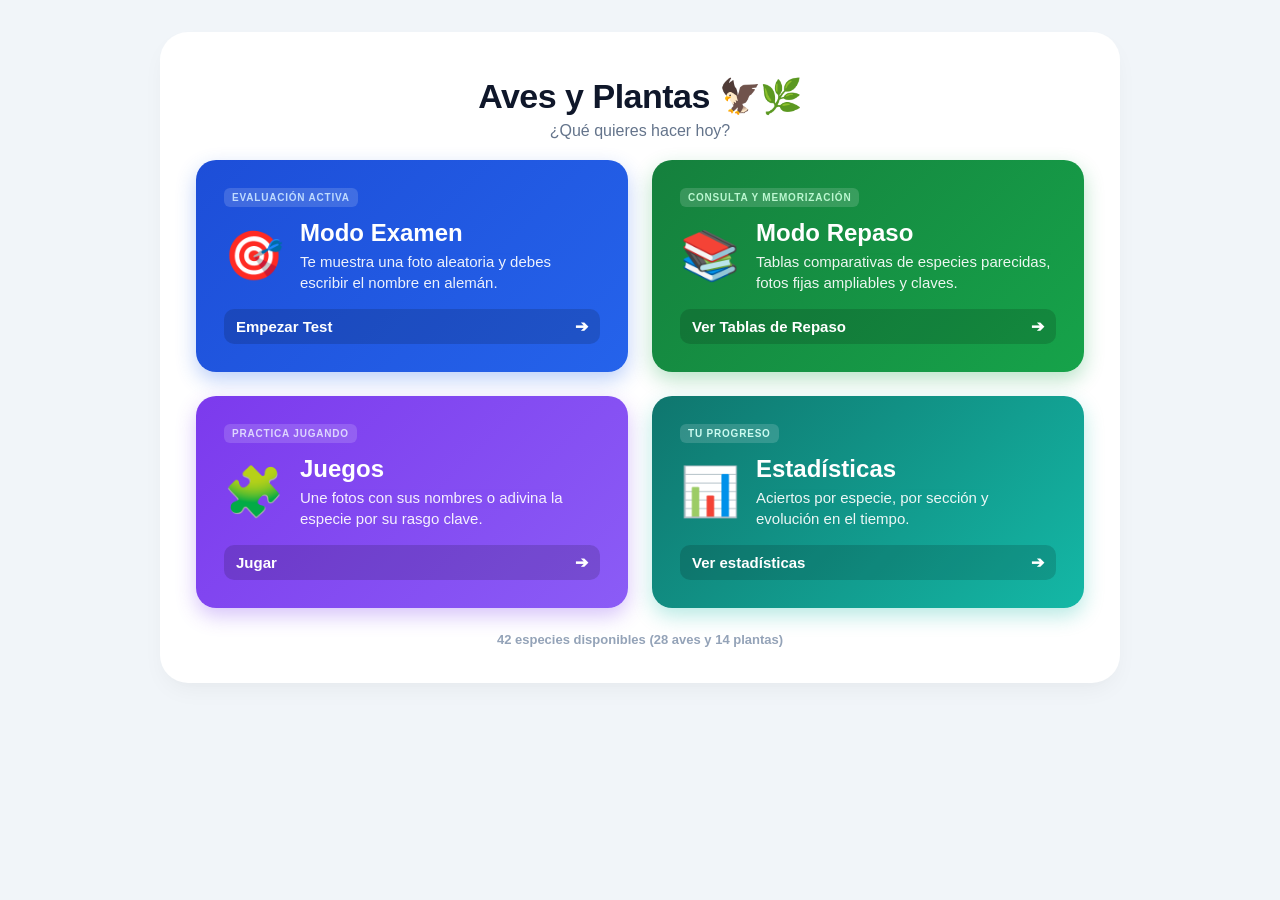
==== index.html @ 729906ec "Añade estadísticas: resumen, gráficas por día, modo, sección y especie, con filtro por modo" ====
<!DOCTYPE html>
<html lang="es">
<head>
  <meta charset="UTF-8">
  <meta name="viewport" content="width=device-width, initial-scale=1.0, maximum-scale=1.0, user-scalable=no">
  <meta name="referrer" content="no-referrer">
  <meta name="apple-mobile-web-app-capable" content="yes">
  <meta name="apple-mobile-web-app-status-bar-style" content="default">
  <meta name="apple-mobile-web-app-title" content="Aves y Plantas">
  <title>Aves y Plantas en Alemán</title>
  <link rel="stylesheet" href="styles.css?v=2">
  <link rel="stylesheet" href="desktop.css?v=2">
</head>
<body>
  <div class="card">
    
    <!-- PANTALLA 1: MENÚ PRINCIPAL -->
    <div id="screenMenu">
      <div class="menu-header">
        <h1>Aves y Plantas 🦅🌿</h1>
        <p>¿Qué quieres hacer hoy?</p>
      </div>

      <div class="menu-options">
        
        <!-- TARJETA 1: MODO TEST (AZUL VIBRANTE) -->
        <div class="mode-card card-quiz" onclick="goToMode('quiz')">
          <div class="card-top-tag">EVALUACIÓN ACTIVA</div>
          <div class="card-main-content">
            <div class="card-huge-icon">🎯</div>
            <div class="card-headings">
              <h2>Modo Examen</h2>
              <p>Te muestra una foto aleatoria y debes escribir el nombre en alemán.</p>
            </div>
          </div>
          <div class="card-action-bar">
            <span>Empezar Test</span>
            <span class="action-arrow">➔</span>
          </div>
        </div>

        <!-- TARJETA 2: MODO ESTUDIO (VERDE ESMERALDA) -->
        <div class="mode-card card-study" onclick="goToMode('study')">
          <div class="card-top-tag">CONSULTA Y MEMORIZACIÓN</div>
          <div class="card-main-content">
            <div class="card-huge-icon">📚</div>
            <div class="card-headings">
              <h2>Modo Repaso</h2>
              <p>Tablas comparativas de especies parecidas, fotos fijas ampliables y claves.</p>
            </div>
          </div>
          <div class="card-action-bar">
            <span>Ver Tablas de Repaso</span>
            <span class="action-arrow">➔</span>
          </div>
        </div>

        <!-- TARJETA 3: JUEGOS -->
        <div class="mode-card card-game" onclick="goToMode('games')">
          <div class="card-top-tag">PRACTICA JUGANDO</div>
          <div class="card-main-content">
            <div class="card-huge-icon">🧩</div>
            <div class="card-headings">
              <h2>Juegos</h2>
              <p>Une fotos con sus nombres o adivina la especie por su rasgo clave.</p>
            </div>
          </div>
          <div class="card-action-bar">
            <span>Jugar</span>
            <span class="action-arrow">➔</span>
          </div>
        </div>

        <!-- TARJETA 4: ESTADÍSTICAS -->
        <div class="mode-card card-stats" onclick="goToMode('stats')">
          <div class="card-top-tag">TU PROGRESO</div>
          <div class="card-main-content">
            <div class="card-huge-icon">📊</div>
            <div class="card-headings">
              <h2>Estadísticas</h2>
              <p>Aciertos por especie, por sección y evolución en el tiempo.</p>
            </div>
          </div>
          <div class="card-action-bar">
            <span>Ver estadísticas</span>
            <span class="action-arrow">➔</span>
          </div>
        </div>

      </div>
      
      <div class="menu-badge-footer">
        <span id="menuCount"></span>
      </div>
    </div>

    <!-- PANTALLA 2: MODO TEST -->
    <div id="screenQuiz" style="display: none;">
      <div class="nav-header">
        <button class="btn-back" onclick="goToMode('menu')">← Menú</button>
        <span id="sessionProgress" class="session-stat"></span>
        <span id="scoreDisplay" class="session-stat">✅ 0 &nbsp; ❌ 0</span>
      </div>

      <div class="progress-bar-bg">
        <div id="progressBar" class="progress-bar-fill"></div>
      </div>

      <div class="quiz-filter" id="quizFilter">
        <button class="active" data-filter="all" onclick="setQuizFilter('all')">Todas</button>
        <button data-filter="bird" onclick="setQuizFilter('bird')">🦅 Aves</button>
        <button data-filter="plant" onclick="setQuizFilter('plant')">🌿 Árboles y arbustos</button>
      </div>

      <div id="quizScreen">
        <div style="text-align: center;"><div id="modeBadge" class="type-pill">Cargando...</div></div>
        
        <div class="img-box">
          <img id="photo" class="quiz-img" src="" alt="Cargando foto..." onclick="zoomQuizPhoto()" style="cursor: zoom-in;">
        </div>
        <div id="counter" class="photo-counter"></div>

        <div class="input-container">
          <input type="text" id="answer" class="input-text" placeholder="Escribe el nombre en alemán..." autocomplete="off" autocorrect="off" autocapitalize="none">
          <button id="btnCheck" class="btn-primary" onclick="checkAnswer()">OK</button>
        </div>

        <div id="pistaBox" class="hint-box" style="display: none;"></div>
        <div id="feedback"></div>
        <div id="hint" class="hint-box"></div>

        <div class="btn-action-row">
          <button id="btnHint" class="btn-secondary" onclick="showHint()">💡 Pista</button>
          <button id="btnMorePhoto" class="btn-secondary" onclick="showNextPhotoOfSameSpecies()">🔄 Otra foto</button>
          <button id="btnNextSpecies" class="btn-primary" onclick="nextQuestion()">Siguiente →</button>
        </div>
      </div>

      <div id="summaryScreen" style="display: none; text-align: center; padding: 20px 0;">
        <h2 id="summaryTitle" style="font-size: 22px; margin-bottom: 8px;">🎉 ¡Sesión completada!</h2>
        <p id="summaryStats" style="font-size: 15px; color: #475569; margin: 16px 0; line-height: 1.5;"></p>
        <div style="display: flex; flex-direction: column; gap: 10px; margin-top: 24px;">
          <button id="btnReviewMistakes" class="btn-primary" style="background: #d97706;" onclick="startMistakesSession()">🔁 Repasar solo falladas</button>
          <button id="btnNewRound" class="btn-primary" onclick="startFullSession()">🔄 Nueva ronda</button>
          <button class="btn-secondary" onclick="resetProgress()">🗑 Borrar historial guardado</button>
          <button class="btn-secondary" onclick="goToMode('menu')">← Volver al Menú</button>
        </div>
      </div>
    </div>

    <!-- PANTALLA 3: MODO ESTUDIO -->
    <div id="screenStudy" style="display: none;">
      <div class="nav-header">
        <button class="btn-back" onclick="goToMode('menu')">← Menú</button>
        <strong style="color:#0f172a; font-size:15px;">📚 Repaso Comparativo</strong>
        <span style="width: 60px;"></span>
      </div>
      <p style="font-size: 13px; color: #64748b; margin: 4px 0 16px 0; line-height: 1.4;">
        Toca cualquier foto para <strong>ampliarla a pantalla completa</strong> y estudiar el rasgo morfológico clave.
      </p>
      <div id="studyChooser">
        <button class="study-choice choice-bird" onclick="renderStudySection('bird')">
          <span class="choice-icon">🦅</span>
          <span class="choice-text">
            <strong>Aves</strong>
            <small id="choiceBirdCount"></small>
          </span>
          <span class="choice-arrow">➔</span>
        </button>
        <button class="study-choice choice-plant" onclick="renderStudySection('plant')">
          <span class="choice-icon">🌿</span>
          <span class="choice-text">
            <strong>Árboles y arbustos</strong>
            <small id="choicePlantCount"></small>
          </span>
          <span class="choice-arrow">➔</span>
        </button>
      </div>
      <div id="studyContent" style="display: none;"></div>
    </div>

    <!-- PANTALLA 5: ESTADÍSTICAS -->
    <div id="screenStats" style="display: none;">
      <div class="nav-header">
        <button class="btn-back" onclick="goToMode('menu')">← Menú</button>
        <strong style="color:#0f172a; font-size:15px;">📊 Estadísticas</strong>
        <span style="width: 60px;"></span>
      </div>
      <div id="statsContent"></div>
    </div>

    <!-- PANTALLA 4: JUEGOS -->
    <div id="screenGames" style="display: none;">
      <div class="nav-header">
        <button class="btn-back" onclick="goToMode('menu')">← Menú</button>
        <strong style="color:#0f172a; font-size:15px;">🧩 Juegos</strong>
        <span style="width: 60px;"></span>
      </div>
      <div id="gameChooser">
        <button class="study-choice choice-match" onclick="startGame('match')">
          <span class="choice-icon">🧩</span>
          <span class="choice-text">
            <strong>En pareja</strong>
            <small>Empareja 6 fotos con sus nombres</small>
          </span>
          <span class="choice-arrow">➔</span>
        </button>
        <button class="study-choice choice-who" onclick="startGame('who')">
          <span class="choice-icon">❓</span>
          <span class="choice-text">
            <strong>¿Quién es?</strong>
            <small>Adivina la especie por su rasgo clave</small>
          </span>
          <span class="choice-arrow">➔</span>
        </button>
      </div>
      <div id="gameContent" style="display: none;">
        <button class="btn-back study-back" onclick="showGamesChooser()">← Juegos</button>
        <div class="quiz-filter" id="gameFilter">
          <button class="active" data-filter="all" onclick="setGameFilter('all')">Todas</button>
          <button data-filter="bird" onclick="setGameFilter('bird')">🦅 Aves</button>
          <button data-filter="plant" onclick="setGameFilter('plant')">🌿 Árboles y arbustos</button>
        </div>
        <div id="gameArea"></div>
      </div>
    </div>

  </div>

  <!-- Modal Lightbox -->
  <div id="imageModal" class="modal" onclick="closeModal()">
    <div class="modal-close" onclick="closeModal()">&times;</div>
    <img id="modalImg" class="modal-content" src="" alt="Zoom">
    <div id="modalCaption" class="modal-caption"></div>
  </div>

  <script src="data.js?v=2"></script>
  <script src="test.js?v=2"></script>
  <script src="study.js?v=2"></script>
  <script src="games.js?v=2"></script>
  <script src="stats.js?v=2"></script>
  <script>
    // Conteos calculados desde los datos, para que no se queden desactualizados
    const totalSpecies = speciesList.length;
    const totalBirds = speciesList.filter(s => s.type === "bird").length;
    const totalPlants = speciesList.filter(s => s.type === "plant").length;
    document.getElementById("menuCount").textContent = `${totalSpecies} especies disponibles (${totalBirds} aves y ${totalPlants} plantas)`;
    document.getElementById("sessionProgress").textContent = `Especie 1 / ${totalSpecies}`;
    document.getElementById("btnNewRound").textContent = `🔄 Nueva ronda (las ${totalSpecies})`;
    document.getElementById("choiceBirdCount").textContent = `${totalBirds} especies`;
    document.getElementById("choicePlantCount").textContent = `${totalPlants} especies`;

    function goToMode(mode) {
      document.getElementById("screenMenu").style.display = "none";
      document.getElementById("screenQuiz").style.display = "none";
      document.getElementById("screenStudy").style.display = "none";
      document.getElementById("screenGames").style.display = "none";
      document.getElementById("screenStats").style.display = "none";

      if (mode === "quiz") {
        document.getElementById("screenQuiz").style.display = "block";
        if (sessionDeck.length === 0 || deckIndex === -1) {
          startFullSession();
        }
      } else if (mode === "study") {
        document.getElementById("screenStudy").style.display = "block";
        showStudyChooser();
      } else if (mode === "games") {
        document.getElementById("screenGames").style.display = "block";
        showGamesChooser();
      } else if (mode === "stats") {
        document.getElementById("screenStats").style.display = "block";
        renderStats();
      } else {
        document.getElementById("screenMenu").style.display = "block";
      }
    }
  </script>
</body>
</html>
---- styles.css ----
* { box-sizing: border-box; }
body { 
  font-family: -apple-system, BlinkMacSystemFont, "SF Pro Text", "Segoe UI", Roboto, sans-serif; 
  margin: 0; 
  padding: 16px 12px; 
  background: #f1f5f9; 
  color: #1e293b;
  -webkit-tap-highlight-color: transparent; 
}

.card { 
  background: #ffffff; 
  padding: 20px; 
  border-radius: 24px; 
  box-shadow: 0 10px 25px -5px rgba(0, 0, 0, 0.05), 0 8px 10px -6px rgba(0, 0, 0, 0.01); 
  max-width: 600px; 
  margin: 0 auto; 
}

/* =========================================
   MENÚ PRINCIPAL (TARJETAS DE COLOR CLICABLES)
   ========================================= */
.menu-header {
  text-align: center;
  padding: 8px 0 20px 0;
}
.menu-header h1 {
  font-size: 24px;
  font-weight: 800;
  margin: 0 0 6px 0;
  letter-spacing: -0.5px;
  color: #0f172a;
}
.menu-header p {
  font-size: 14px;
  color: #64748b;
  margin: 0;
}

.menu-options {
  display: flex;
  flex-direction: column;
  gap: 16px;
}

/* Base de tarjeta clicable */
.mode-card {
  border-radius: 20px;
  padding: 20px;
  cursor: pointer;
  transition: all 0.2s cubic-bezier(0.4, 0, 0.2, 1);
  display: flex;
  flex-direction: column;
  gap: 12px;
  color: #ffffff;
  position: relative;
  overflow: hidden;
}

.mode-card:hover {
  transform: translateY(-2px);
}

.mode-card:active {
  transform: scale(0.97);
}

/* 1. Tarjeta Test: Azul Profundo */
.mode-card.card-quiz {
  background: linear-gradient(135deg, #1d4ed8 0%, #2563eb 100%);
  box-shadow: 0 8px 20px rgba(37, 99, 235, 0.30);
}
.mode-card.card-quiz .card-top-tag {
  color: #bfdbfe;
  background: rgba(255, 255, 255, 0.15);
}
.mode-card.card-quiz .card-action-bar {
  background: rgba(0, 0, 0, 0.15);
}

/* 2. Tarjeta Estudio: Verde Esmeralda */
.mode-card.card-study {
  background: linear-gradient(135deg, #15803d 0%, #16a34a 100%);
  box-shadow: 0 8px 20px rgba(22, 163, 74, 0.30);
}
.mode-card.card-study .card-top-tag {
  color: #bbf7d0;
  background: rgba(255, 255, 255, 0.15);
}
.mode-card.card-study .card-action-bar {
  background: rgba(0, 0, 0, 0.15);
}

/* Detalles internos de la tarjeta */
.card-top-tag {
  align-self: flex-start;
  font-size: 10px;
  font-weight: 800;
  letter-spacing: 0.8px;
  padding: 4px 8px;
  border-radius: 6px;
}

.card-main-content {
  display: flex;
  align-items: center;
  gap: 16px;
}

.card-huge-icon {
  font-size: 38px;
  line-height: 1;
  flex-shrink: 0;
}

.card-headings h2 {
  font-size: 20px;
  font-weight: 800;
  margin: 0 0 4px 0;
  color: #ffffff;
}

.card-headings p {
  font-size: 13px;
  line-height: 1.4;
  margin: 0;
  opacity: 0.92;
}

.card-action-bar {
  display: flex;
  align-items: center;
  justify-content: space-between;
  font-size: 13px;
  font-weight: 700;
  padding: 8px 12px;
  border-radius: 10px;
  margin-top: 4px;
}

.action-arrow {
  font-size: 16px;
  transition: transform 0.2s;
}

.mode-card:hover .action-arrow {
  transform: translateX(4px);
}

.menu-badge-footer {
  text-align: center;
  font-size: 12px;
  font-weight: 600;
  color: #94a3b8;
  margin-top: 24px;
}

/* =========================================
   BARRA SUPERIOR (HEADER INTERNO)
   ========================================= */
.nav-header {
  display: flex;
  align-items: center;
  justify-content: space-between;
  margin-bottom: 12px;
}

.btn-back {
  background: #f1f5f9;
  border: 1px solid #e2e8f0;
  color: #334155;
  padding: 8px 14px;
  border-radius: 12px;
  font-size: 13px;
  font-weight: 700;
  cursor: pointer;
  transition: all 0.15s;
}
.btn-back:active {
  transform: scale(0.95);
  background: #e2e8f0;
}

.quiz-filter {
  display: flex;
  gap: 6px;
  margin: 0 0 12px 0;
}
.quiz-filter button {
  flex: 1;
  padding: 8px 6px;
  border: 1px solid #e2e8f0;
  border-radius: 12px;
  background: #f8fafc;
  color: #475569;
  font-size: 13px;
  font-weight: 700;
  cursor: pointer;
}
.quiz-filter button.active {
  background: #2563eb;
  border-color: #2563eb;
  color: #ffffff;
}

/* =========================================
   ESTADÍSTICAS
   ========================================= */
.mode-card.card-stats {
  background: linear-gradient(135deg, #0f766e 0%, #14b8a6 100%);
  box-shadow: 0 8px 20px rgba(20, 184, 166, 0.30);
}
.mode-card.card-stats .card-top-tag {
  color: #ccfbf1;
  background: rgba(255, 255, 255, 0.15);
}
.mode-card.card-stats .card-action-bar {
  background: rgba(0, 0, 0, 0.15);
}
.stat-cards {
  display: grid;
  grid-template-columns: repeat(2, 1fr);
  gap: 10px;
  margin-bottom: 14px;
}
.stat-card {
  background: #ffffff;
  border: 1px solid #e2e8f0;
  border-radius: 14px;
  padding: 12px;
  text-align: center;
}
.stat-card strong {
  display: block;
  font-size: 22px;
  color: #0f172a;
}
.stat-card span {
  font-size: 12px;
  font-weight: 700;
  color: #64748b;
}
.stats-section {
  background: #ffffff;
  border: 1px solid #e2e8f0;
  border-radius: 16px;
  padding: 14px;
  margin-bottom: 14px;
}
.stats-section h3 {
  margin: 0 0 10px 0;
  font-size: 15px;
  color: #0f172a;
}
.stats-empty {
  text-align: center;
  font-size: 14px;
  color: #64748b;
  padding: 16px;
}
.bar-row {
  display: flex;
  align-items: center;
  gap: 8px;
  margin-bottom: 6px;
  font-size: 13px;
}
.bar-label {
  flex: 0 0 120px;
  color: #334155;
  font-weight: 600;
  overflow: hidden;
  text-overflow: ellipsis;
  white-space: nowrap;
}
.bar-track {
  flex: 1;
  height: 12px;
  background: #e2e8f0;
  border-radius: 6px;
  overflow: hidden;
}
.bar-fill {
  height: 100%;
  border-radius: 6px;
}
.bar-fill.good { background: #16a34a; }
.bar-fill.warn { background: #d97706; }
.bar-fill.bad { background: #dc2626; }
.bar-value {
  flex: 0 0 110px;
  text-align: right;
  font-size: 12px;
  font-weight: 700;
  color: #475569;
}
.days-chart {
  display: flex;
  align-items: flex-end;
  gap: 4px;
  height: 120px;
}
.day-col {
  flex: 1;
  height: 100%;
  display: flex;
  flex-direction: column;
  justify-content: flex-end;
  align-items: center;
}
.day-bar {
  width: 100%;
  background: #3b82f6;
  border-radius: 6px 6px 0 0;
}
.day-label {
  font-size: 10px;
  color: #64748b;
  margin-top: 4px;
}

/* =========================================
   JUEGOS (unir y ¿Quién es?)
   ========================================= */
.mode-card.card-game {
  background: linear-gradient(135deg, #7c3aed 0%, #8b5cf6 100%);
  box-shadow: 0 8px 20px rgba(124, 58, 237, 0.30);
}
.mode-card.card-game .card-top-tag {
  color: #ddd6fe;
  background: rgba(255, 255, 255, 0.15);
}
.mode-card.card-game .card-action-bar {
  background: rgba(0, 0, 0, 0.15);
}
.game-tabs {
  display: flex;
  gap: 8px;
  margin-bottom: 10px;
}
.game-tabs button {
  flex: 1;
  padding: 10px;
  border: 1px solid #e2e8f0;
  border-radius: 12px;
  background: #f8fafc;
  color: #475569;
  font-size: 14px;
  font-weight: 700;
  cursor: pointer;
}
.game-tabs button.active {
  background: #0f172a;
  border-color: #0f172a;
  color: #ffffff;
}
.game-status {
  font-size: 13px;
  font-weight: 700;
  color: #64748b;
  margin: 10px 0;
  text-align: center;
}
/* Móvil: fotos y nombres uno debajo de otro, a todo el ancho */
.match-grid {
  display: grid;
  grid-template-columns: 1fr;
  gap: 12px;
  align-items: start;
}
.match-col.match-names {
  display: grid;
  grid-template-columns: 1fr 1fr;
  gap: 8px;
}
.match-col {
  display: flex;
  flex-direction: column;
  gap: 8px;
}
/* Fotos en cuadrícula de 2 columnas x 3 filas (ronda de 6 parejas) */
.match-col.match-photos {
  display: grid;
  grid-template-columns: repeat(2, 1fr);
  gap: 8px;
}
.match-card {
  display: flex;
  flex-direction: column;
  gap: 4px;
  padding: 6px;
  border: 2px solid #e2e8f0;
  border-radius: 14px;
  background: #ffffff;
  text-align: left;
  cursor: pointer;
  transition: border-color 0.15s, background 0.15s;
}
.match-card img {
  width: 100%;
  height: auto;
  aspect-ratio: 1 / 1;
  object-fit: cover;
  border-radius: 10px;
  display: block;
}
.match-card.match-name {
  justify-content: center;
  min-height: 56px;
  padding: 10px;
}
.match-card.selected {
  border-color: #2563eb;
  box-shadow: 0 0 0 3px rgba(37, 99, 235, 0.2);
}
.match-card.wrong {
  border-color: #dc2626;
  background: #fef2f2;
}
.match-card.done {
  border-color: #16a34a;
  background: #f0fdf4;
  opacity: 0.6;
}
.match-card:disabled {
  cursor: default;
}
.game-result {
  text-align: center;
  font-size: 16px;
  font-weight: 800;
  color: #15803d;
  margin: 16px 0 10px;
}
.who-clue {
  background: #eff6ff;
  border-radius: 14px;
  padding: 12px;
  font-size: 15px;
  line-height: 1.4;
  color: #1e3a8a;
  margin: 8px 0 12px;
}
.who-options {
  display: flex;
  flex-direction: column;
  gap: 8px;
}
.who-option {
  padding: 12px;
  border: 2px solid #e2e8f0;
  border-radius: 14px;
  background: #ffffff;
  text-align: left;
  cursor: pointer;
}
.who-option:disabled {
  cursor: default;
}
.who-option.correct {
  border-color: #16a34a;
  background: #f0fdf4;
}
.who-option.wrong {
  border-color: #dc2626;
  background: #fef2f2;
}
.who-feedback {
  margin: 12px 0 6px;
  text-align: center;
  font-weight: bold;
}
.who-photo {
  display: block;
  width: 100%;
  max-width: 260px;
  aspect-ratio: 1 / 1;
  object-fit: cover;
  border-radius: 14px;
  margin: 0 auto 10px;
}
.who-source {
  text-align: center;
  margin-bottom: 10px;
}
.who-photos-pair {
  display: grid;
  grid-template-columns: 1fr 1fr;
  gap: 10px;
  margin-bottom: 10px;
}
.who-photo-card {
  text-align: center;
  margin-bottom: 10px;
}
.who-photo-label {
  font-size: 13px;
  font-weight: 700;
  color: #334155;
  margin-bottom: 6px;
}
.who-photo-actions {
  text-align: center;
  margin-top: 6px;
}
.who-photo-loading {
  text-align: center;
  font-size: 13px;
  color: #64748b;
  margin: 8px 0 12px;
}
.who-mnemo {
  font-size: 13px;
  color: #64748b;
  margin-bottom: 12px;
}

.session-stat {
  font-size: 13px;
  font-weight: 700;
  color: #64748b;
}

/* =========================================
   PANTALLA DE TEST
   ========================================= */
.progress-bar-bg { 
  width: 100%; 
  height: 6px; 
  background: #e2e8f0; 
  border-radius: 99px; 
  overflow: hidden; 
  margin-bottom: 16px; 
}
.progress-bar-fill { 
  height: 100%; 
  background: #2563eb; 
  width: 0%; 
  transition: width 0.3s ease; 
}

.type-pill { 
  display: inline-block; 
  padding: 5px 12px; 
  border-radius: 99px; 
  font-size: 12px; 
  font-weight: 700; 
  margin-bottom: 8px; 
}

.img-box { 
  height: 280px; 
  display: flex; 
  align-items: center; 
  justify-content: center; 
  background: #f8fafc; 
  border: 1px solid #e2e8f0;
  border-radius: 16px; 
  overflow: hidden; 
  margin-bottom: 8px; 
}
img.quiz-img { 
  max-width: 100%; 
  max-height: 280px; 
  object-fit: contain; 
}
.photo-counter { 
  font-size: 12px; 
  color: #94a3b8; 
  margin-bottom: 14px; 
  min-height: 16px; 
  text-align: center; 
}

.input-container { 
  display: flex; 
  gap: 8px; 
  margin-bottom: 12px; 
}
.input-text { 
  flex: 1; 
  font-size: 16px; 
  padding: 14px 16px; 
  border: 2px solid #e2e8f0; 
  border-radius: 14px; 
  outline: none; 
  background: #f8fafc;
  transition: border-color 0.2s;
}
.input-text:focus { 
  border-color: #2563eb; 
  background: #ffffff;
}

.btn-primary { 
  font-size: 15px; 
  font-weight: 700;
  padding: 14px 20px; 
  background: #2563eb; 
  color: white; 
  border: none; 
  border-radius: 14px; 
  cursor: pointer; 
  box-shadow: 0 4px 12px rgba(37, 99, 235, 0.25);
  transition: all 0.15s ease;
}
.btn-primary:active {
  transform: scale(0.96);
  background: #1d4ed8;
}

.btn-secondary {
  font-size: 14px;
  font-weight: 600;
  padding: 12px 16px;
  background: #f8fafc;
  color: #334155;
  border: 1px solid #cbd5e1;
  border-radius: 14px;
  cursor: pointer;
  transition: all 0.15s;
}
.btn-secondary:active {
  background: #e2e8f0;
  transform: scale(0.96);
}

.btn-action-row { 
  display: flex; 
  gap: 10px; 
  margin-top: 14px; 
}
.btn-action-row button { 
  flex: 1; 
}

#feedback { 
  margin-top: 10px; 
  font-size: 16px; 
  min-height: 24px; 
  text-align: center; 
}
.hint-box { 
  font-size: 13px; 
  color: #334155; 
  margin-top: 12px; 
  background: #f8fafc; 
  padding: 14px; 
  border-radius: 14px; 
  border-left: 4px solid #2563eb; 
  display: none; 
  line-height: 1.4;
}

/* =========================================
   PANTALLA DE REPASO COMPARATIVO
   ========================================= */
.study-group { 
  margin-bottom: 22px; 
  background: #ffffff; 
  border: 1px solid #e2e8f0; 
  border-radius: 16px; 
  padding: 14px; 
  box-shadow: 0 2px 6px rgba(0,0,0,0.02);
}
.group-title { 
  font-size: 15px; 
  font-weight: 800; 
  color: #0f172a; 
  margin: 0 0 12px 0; 
  display: flex; 
  align-items: center; 
  justify-content: space-between; 
}
.study-toolbar {
  display: flex;
  gap: 8px;
  margin: 0 0 14px 0;
}
.study-group > summary {
  list-style: none;
  cursor: pointer;
}
.study-group > summary::-webkit-details-marker {
  display: none;
}
.study-group:not([open]) > summary {
  margin-bottom: 0;
}
.group-meta {
  display: flex;
  align-items: center;
  gap: 8px;
  font-size: 12px;
  color: #64748b;
  font-weight: normal;
}
.group-chevron {
  display: inline-block;
  font-size: 14px;
  transition: transform 0.2s;
}
.study-group[open] .group-chevron {
  transform: rotate(180deg);
}
.table-container {
  overflow-x: auto;
  -webkit-overflow-scrolling: touch; 
}
table.comp-table { 
  width: 100%; 
  border-collapse: collapse; 
  font-size: 13px; 
}
table.comp-table th { 
  background: #f8fafc; 
  padding: 8px 10px; 
  font-weight: 700; 
  color: #475569; 
  border-bottom: 2px solid #e2e8f0; 
  text-align: left;
}
table.comp-table td { 
  padding: 10px; 
  border-bottom: 1px solid #f1f5f9; 
  vertical-align: middle; 
}

.img-thumb-container { 
  position: relative; 
  width: 68px; 
  height: 68px; 
  cursor: pointer; 
  border-radius: 12px; 
  overflow: hidden; 
  background: #e2e8f0; 
  flex-shrink: 0; 
}
.cell-img { 
  width: 100%; 
  height: 100%; 
  object-fit: cover; 
  display: block; 
}
.zoom-hint { 
  position: absolute; 
  right: 3px; 
  bottom: 3px; 
  background: rgba(0,0,0,0.5); 
  color: white; 
  border-radius: 6px; 
  font-size: 10px; 
  padding: 2px 4px; 
  pointer-events: none; 
}

.species-de { font-weight: 800; color: #0f172a; font-size: 14px; }
.species-es { color: #64748b; font-size: 12px; }
.diff-trait { color: #0369a1; font-weight: 600; line-height: 1.35; }

/* MODAL LIGHTBOX */
.modal { 
  display: none; 
  position: fixed; 
  z-index: 9999; 
  left: 0; 
  top: 0; 
  width: 100%; 
  height: 100%; 
  background: rgba(15, 23, 42, 0.92); 
  flex-direction: column; 
  align-items: center; 
  justify-content: center; 
  padding: 20px; 
}
.modal-content { 
  max-width: 95%; 
  max-height: 75vh; 
  border-radius: 16px; 
  object-fit: contain; 
}
.modal-caption { 
  color: white; 
  margin-top: 14px; 
  font-size: 15px; 
  font-weight: 600; 
  text-align: center; 
}
.modal-close { 
  position: absolute; 
  top: 16px; 
  right: 20px; 
  color: white; 
  font-size: 32px; 
  cursor: pointer; 
}
---- desktop.css ----
/* =========================================
   AJUSTES PARA ORDENADOR Y TABLETS GRANDES
   (los estilos base de styles.css siguen siendo para móvil)
   ========================================= */
/* Selector de sección en el modo repaso */
#studyChooser {
  display: flex;
  flex-direction: column;
  gap: 14px;
  margin-top: 8px;
}
.study-choice {
  display: flex;
  align-items: center;
  gap: 16px;
  width: 100%;
  padding: 20px;
  border: none;
  border-radius: 20px;
  color: #ffffff;
  text-align: left;
  cursor: pointer;
  transition: transform 0.15s ease;
  box-shadow: 0 8px 20px rgba(15, 23, 42, 0.15);
}
.study-choice:active {
  transform: scale(0.98);
}
.study-choice.choice-bird {
  background: linear-gradient(135deg, #1d4ed8 0%, #2563eb 100%);
}
.study-choice.choice-match {
  background: linear-gradient(135deg, #7c3aed 0%, #8b5cf6 100%);
}
.study-choice.choice-who {
  background: linear-gradient(135deg, #c2410c 0%, #f97316 100%);
}
.study-choice.choice-plant {
  background: linear-gradient(135deg, #15803d 0%, #16a34a 100%);
}
.choice-icon {
  font-size: 36px;
  line-height: 1;
  flex-shrink: 0;
}
.choice-text {
  display: flex;
  flex-direction: column;
  flex: 1;
}
.choice-text strong {
  font-size: 18px;
  font-weight: 800;
}
.choice-text small {
  font-size: 13px;
  opacity: 0.9;
  margin-top: 2px;
}
.choice-arrow {
  font-size: 18px;
  font-weight: 700;
}
.study-back {
  margin-bottom: 14px;
}

/* Títulos de sección en el modo repaso (Aves / Árboles y arbustos) */
.study-section-title {
  font-size: 18px;
  font-weight: 800;
  color: #0f172a;
  margin: 20px 0 12px 0;
  padding-bottom: 6px;
  border-bottom: 2px solid #e2e8f0;
}
.study-section-title:first-of-type {
  margin-top: 0;
}

@media (min-width: 768px) {
  .study-section-title {
    font-size: 22px;
    margin: 28px 0 14px 0;
  }

  body {
    padding: 32px 24px;
  }

  .card {
    max-width: 960px;
    padding: 36px;
    border-radius: 28px;
  }

  /* MENÚ PRINCIPAL */
  .menu-header h1 {
    font-size: 34px;
  }
  .menu-header p {
    font-size: 16px;
  }
  .menu-options {
    display: grid;
    grid-template-columns: repeat(2, 1fr);
    gap: 24px;
  }
  .mode-card {
    flex: 1;
    padding: 28px;
  }
  .card-headings h2 {
    font-size: 24px;
  }
  .card-headings p {
    font-size: 15px;
  }
  .card-huge-icon {
    font-size: 48px;
  }
  .card-action-bar {
    font-size: 15px;
  }
  .menu-badge-footer {
    font-size: 13px;
  }

  /* BARRAS Y CABECERAS */
  .nav-header {
    margin-bottom: 18px;
  }
  .session-stat {
    font-size: 15px;
  }
  .btn-back {
    font-size: 15px;
    padding: 10px 18px;
  }

  /* MODO EXAMEN */
  .img-box {
    height: 460px;
    margin-bottom: 12px;
  }
  img.quiz-img {
    max-height: 440px;
  }
  .input-text {
    font-size: 18px;
    padding: 16px 20px;
  }
  .btn-primary {
    font-size: 16px;
    padding: 16px 28px;
  }
  .btn-secondary {
    font-size: 15px;
    padding: 14px 20px;
  }
  #feedback {
    font-size: 18px;
  }
  .hint-box {
    font-size: 15px;
    padding: 18px;
  }
  .type-pill {
    font-size: 13px;
  }

  /* MODO REPASO */
  .study-group {
    padding: 20px;
    margin-bottom: 26px;
  }
  .group-title {
    font-size: 17px;
    margin-bottom: 16px;
  }
  table.comp-table {
    font-size: 15px;
  }
  table.comp-table th {
    font-size: 14px;
    padding: 10px 14px;
  }
  table.comp-table td {
    padding: 14px;
  }
  .img-thumb-container {
    width: 110px;
    height: 110px;
  }
  .species-de {
    font-size: 17px;
  }
  .species-es {
    font-size: 14px;
  }
  .diff-trait {
    font-size: 15px;
  }
  .study-group td div[style*="font-size: 11px"],
  .study-group td div[style*="font-size:11px"] {
    font-size: 13px !important;
  }

  /* JUEGO DE UNIR: fotos a la izquierda y nombres a la derecha */
  .match-grid {
    grid-template-columns: 3fr 2fr;
  }
  .match-col.match-names {
    display: flex;
    flex-direction: column;
  }

  /* LIGHTBOX */
  .modal-content {
    max-height: 80vh;
  }
  .modal-caption {
    font-size: 17px;
  }
}
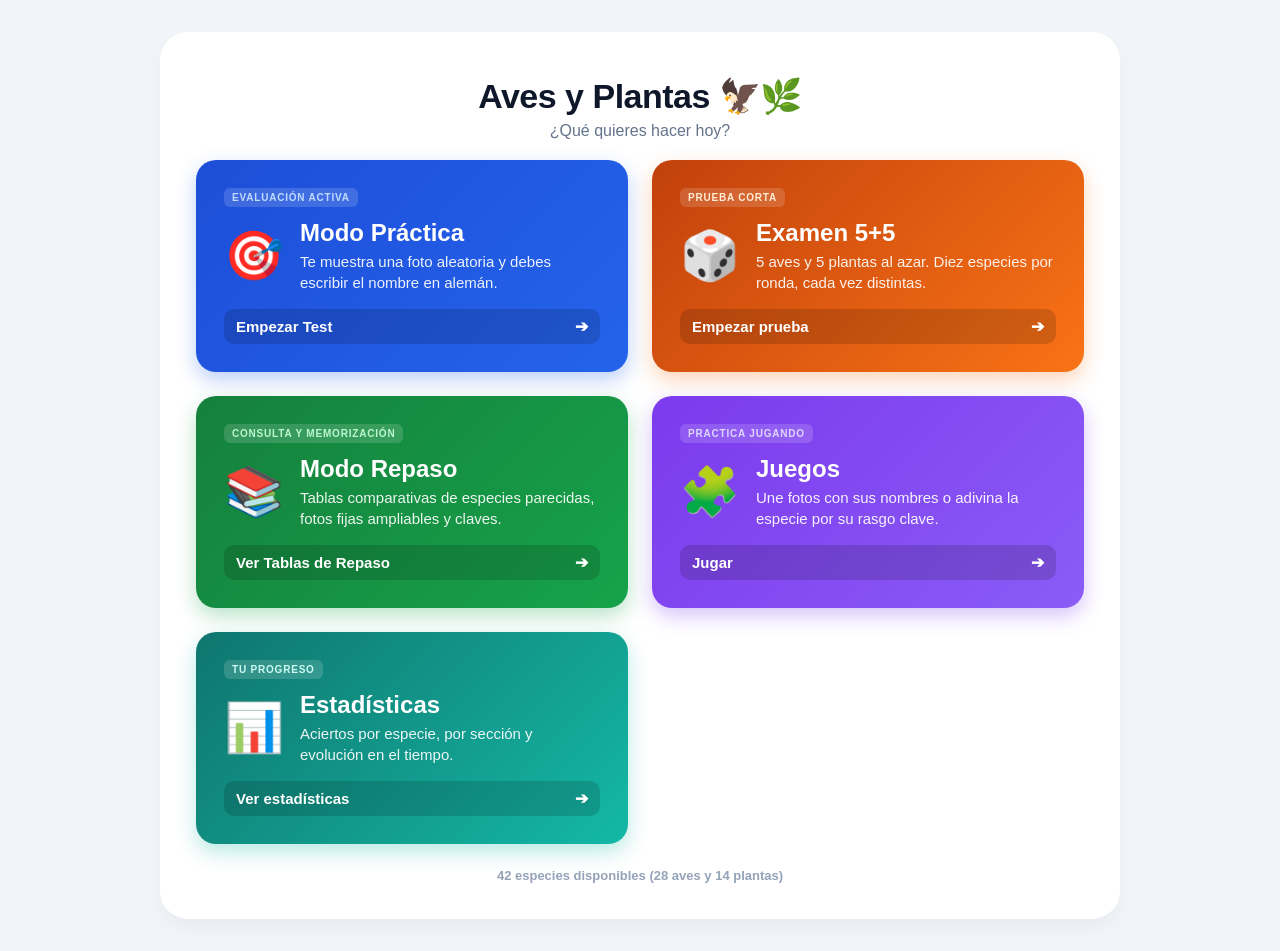
==== commit 6ee5d62b: "Examen 5+5 como menú propio; Modo Examen pasa a Modo Práctica" ====
--- a/index.html
+++ b/index.html
@@ -29,12 +29,28 @@
           <div class="card-main-content">
             <div class="card-huge-icon">🎯</div>
             <div class="card-headings">
-              <h2>Modo Examen</h2>
+              <h2>Modo Práctica</h2>
               <p>Te muestra una foto aleatoria y debes escribir el nombre en alemán.</p>
             </div>
           </div>
           <div class="card-action-bar">
             <span>Empezar Test</span>
+            <span class="action-arrow">➔</span>
+          </div>
+        </div>
+
+        <!-- TARJETA: EXAMEN 5+5 -->
+        <div class="mode-card card-exam5" onclick="goToMode('exam5')">
+          <div class="card-top-tag">PRUEBA CORTA</div>
+          <div class="card-main-content">
+            <div class="card-huge-icon">🎲</div>
+            <div class="card-headings">
+              <h2>Examen 5+5</h2>
+              <p>5 aves y 5 plantas al azar. Diez especies por ronda, cada vez distintas.</p>
+            </div>
+          </div>
+          <div class="card-action-bar">
+            <span>Empezar prueba</span>
             <span class="action-arrow">➔</span>
           </div>
         </div>
@@ -107,7 +123,7 @@
       </div>
 
       <div class="quiz-filter" id="quizFilter">
-        <button class="active" data-filter="all" onclick="setQuizFilter('all')">Todas</button>
+        <button class="active" data-filter="all" onclick="setQuizFilter('all')">📖 Práctica completa</button>
         <button data-filter="bird" onclick="setQuizFilter('bird')">🦅 Aves</button>
         <button data-filter="plant" onclick="setQuizFilter('plant')">🌿 Árboles y arbustos</button>
       </div>
@@ -259,9 +275,11 @@
 
       if (mode === "quiz") {
         document.getElementById("screenQuiz").style.display = "block";
-        if (sessionDeck.length === 0 || deckIndex === -1) {
-          startFullSession();
-        }
+        if (quizFilter === "mix") setQuizFilter("all");
+        else if (sessionDeck.length === 0 || deckIndex === -1) startFullSession();
+      } else if (mode === "exam5") {
+        document.getElementById("screenQuiz").style.display = "block";
+        if (quizFilter !== "mix" || deckIndex === -1) setQuizFilter("mix");
       } else if (mode === "study") {
         document.getElementById("screenStudy").style.display = "block";
         showStudyChooser();
--- a/styles.css
+++ b/styles.css
@@ -183,11 +183,12 @@
 
 .quiz-filter {
   display: flex;
+  flex-wrap: wrap;
   gap: 6px;
   margin: 0 0 12px 0;
 }
 .quiz-filter button {
-  flex: 1;
+  flex: 1 1 auto;
   padding: 8px 6px;
   border: 1px solid #e2e8f0;
   border-radius: 12px;
@@ -206,6 +207,17 @@
 /* =========================================
    ESTADÍSTICAS
    ========================================= */
+.mode-card.card-exam5 {
+  background: linear-gradient(135deg, #c2410c 0%, #f97316 100%);
+  box-shadow: 0 8px 20px rgba(249, 115, 22, 0.30);
+}
+.mode-card.card-exam5 .card-top-tag {
+  color: #ffedd5;
+  background: rgba(255, 255, 255, 0.15);
+}
+.mode-card.card-exam5 .card-action-bar {
+  background: rgba(0, 0, 0, 0.15);
+}
 .mode-card.card-stats {
   background: linear-gradient(135deg, #0f766e 0%, #14b8a6 100%);
   box-shadow: 0 8px 20px rgba(20, 184, 166, 0.30);
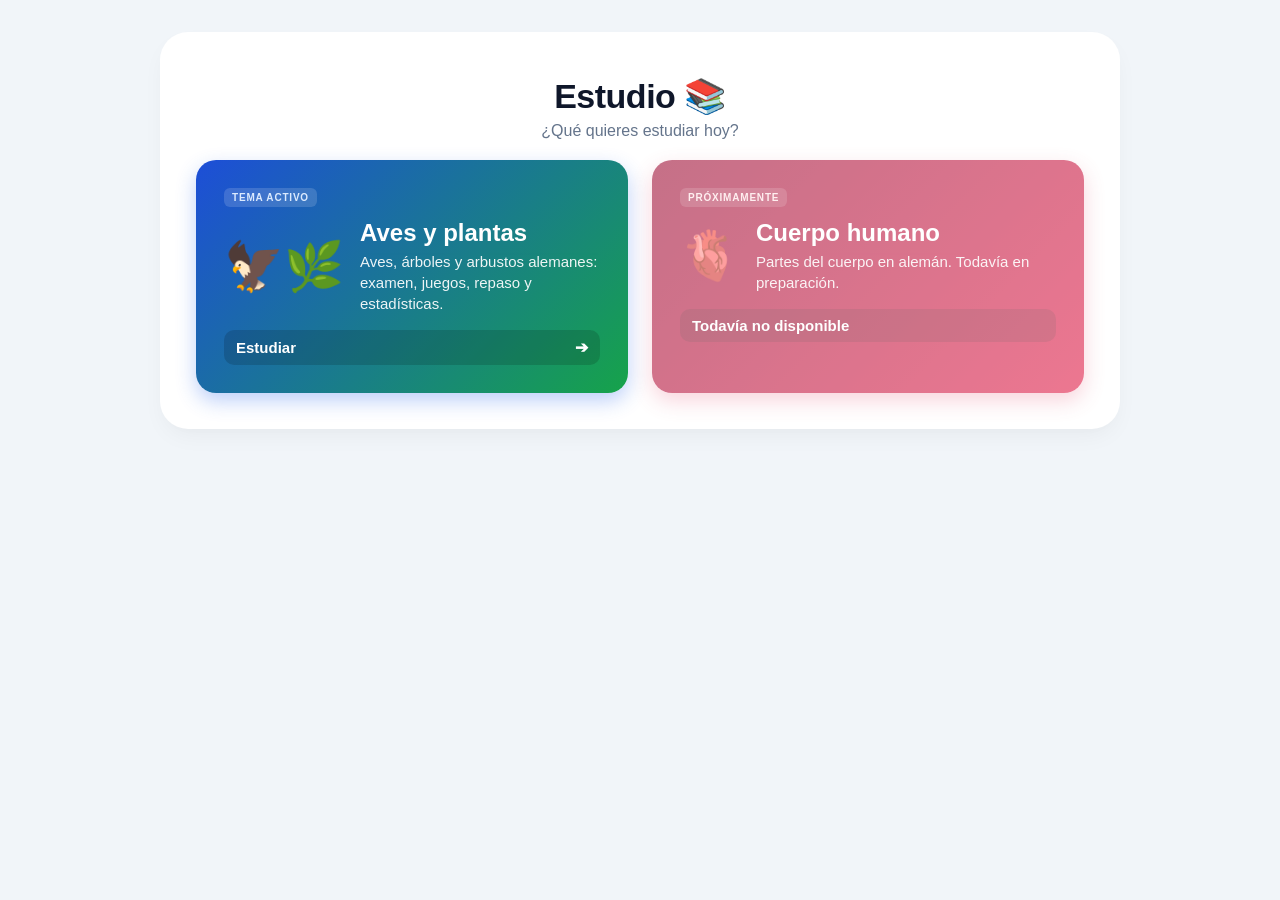
==== commit 7bd2784f: "Reestructura: pantalla Estudio con temas, aves y plantas en su carpeta, progreso por tema" ====
--- a/index.html
+++ b/index.html
@@ -2,297 +2,52 @@
 <html lang="es">
 <head>
   <meta charset="UTF-8">
-  <meta name="viewport" content="width=device-width, initial-scale=1.0, maximum-scale=1.0, user-scalable=no">
-  <meta name="referrer" content="no-referrer">
+  <meta name="viewport" content="width=device-width, initial-scale=1.0">
   <meta name="apple-mobile-web-app-capable" content="yes">
-  <meta name="apple-mobile-web-app-status-bar-style" content="default">
-  <meta name="apple-mobile-web-app-title" content="Aves y Plantas">
-  <title>Aves y Plantas en Alemán</title>
-  <link rel="stylesheet" href="styles.css?v=2">
-  <link rel="stylesheet" href="desktop.css?v=2">
+  <meta name="apple-mobile-web-app-title" content="Estudio">
+  <title>Estudio</title>
+  <link rel="stylesheet" href="styles.css?v=3">
+  <link rel="stylesheet" href="desktop.css?v=3">
 </head>
 <body>
   <div class="card">
-    
-    <!-- PANTALLA 1: MENÚ PRINCIPAL -->
-    <div id="screenMenu">
-      <div class="menu-header">
-        <h1>Aves y Plantas 🦅🌿</h1>
-        <p>¿Qué quieres hacer hoy?</p>
-      </div>
+    <div class="menu-header">
+      <h1>Estudio 📚</h1>
+      <p>¿Qué quieres estudiar hoy?</p>
+    </div>
 
-      <div class="menu-options">
-        
-        <!-- TARJETA 1: MODO TEST (AZUL VIBRANTE) -->
-        <div class="mode-card card-quiz" onclick="goToMode('quiz')">
-          <div class="card-top-tag">EVALUACIÓN ACTIVA</div>
-          <div class="card-main-content">
-            <div class="card-huge-icon">🎯</div>
-            <div class="card-headings">
-              <h2>Modo Práctica</h2>
-              <p>Te muestra una foto aleatoria y debes escribir el nombre en alemán.</p>
-            </div>
-          </div>
-          <div class="card-action-bar">
-            <span>Empezar Test</span>
-            <span class="action-arrow">➔</span>
+    <div class="menu-options">
+      <!-- TEMA: AVES Y PLANTAS -->
+      <a class="mode-card card-tema-aves" href="app.html?tema=aves-y-plantas">
+        <div class="card-top-tag">TEMA ACTIVO</div>
+        <div class="card-main-content">
+          <div class="card-huge-icon">🦅🌿</div>
+          <div class="card-headings">
+            <h2>Aves y plantas</h2>
+            <p>Aves, árboles y arbustos alemanes: examen, juegos, repaso y estadísticas.</p>
           </div>
         </div>
+        <div class="card-action-bar">
+          <span>Estudiar</span>
+          <span class="action-arrow">➔</span>
+        </div>
+      </a>
 
-        <!-- TARJETA: EXAMEN 5+5 -->
-        <div class="mode-card card-exam5" onclick="goToMode('exam5')">
-          <div class="card-top-tag">PRUEBA CORTA</div>
-          <div class="card-main-content">
-            <div class="card-huge-icon">🎲</div>
-            <div class="card-headings">
-              <h2>Examen 5+5</h2>
-              <p>5 aves y 5 plantas al azar. Diez especies por ronda, cada vez distintas.</p>
-            </div>
-          </div>
-          <div class="card-action-bar">
-            <span>Empezar prueba</span>
-            <span class="action-arrow">➔</span>
+      <!-- TEMA: CUERPO HUMANO (pendiente de contenido) -->
+      <div class="mode-card card-tema-cuerpo disabled">
+        <div class="card-top-tag">PRÓXIMAMENTE</div>
+        <div class="card-main-content">
+          <div class="card-huge-icon">🫀</div>
+          <div class="card-headings">
+            <h2>Cuerpo humano</h2>
+            <p>Partes del cuerpo en alemán. Todavía en preparación.</p>
           </div>
         </div>
-
-        <!-- TARJETA 2: MODO ESTUDIO (VERDE ESMERALDA) -->
-        <div class="mode-card card-study" onclick="goToMode('study')">
-          <div class="card-top-tag">CONSULTA Y MEMORIZACIÓN</div>
-          <div class="card-main-content">
-            <div class="card-huge-icon">📚</div>
-            <div class="card-headings">
-              <h2>Modo Repaso</h2>
-              <p>Tablas comparativas de especies parecidas, fotos fijas ampliables y claves.</p>
-            </div>
-          </div>
-          <div class="card-action-bar">
-            <span>Ver Tablas de Repaso</span>
-            <span class="action-arrow">➔</span>
-          </div>
-        </div>
-
-        <!-- TARJETA 3: JUEGOS -->
-        <div class="mode-card card-game" onclick="goToMode('games')">
-          <div class="card-top-tag">PRACTICA JUGANDO</div>
-          <div class="card-main-content">
-            <div class="card-huge-icon">🧩</div>
-            <div class="card-headings">
-              <h2>Juegos</h2>
-              <p>Une fotos con sus nombres o adivina la especie por su rasgo clave.</p>
-            </div>
-          </div>
-          <div class="card-action-bar">
-            <span>Jugar</span>
-            <span class="action-arrow">➔</span>
-          </div>
-        </div>
-
-        <!-- TARJETA 4: ESTADÍSTICAS -->
-        <div class="mode-card card-stats" onclick="goToMode('stats')">
-          <div class="card-top-tag">TU PROGRESO</div>
-          <div class="card-main-content">
-            <div class="card-huge-icon">📊</div>
-            <div class="card-headings">
-              <h2>Estadísticas</h2>
-              <p>Aciertos por especie, por sección y evolución en el tiempo.</p>
-            </div>
-          </div>
-          <div class="card-action-bar">
-            <span>Ver estadísticas</span>
-            <span class="action-arrow">➔</span>
-          </div>
-        </div>
-
-      </div>
-      
-      <div class="menu-badge-footer">
-        <span id="menuCount"></span>
-      </div>
-    </div>
-
-    <!-- PANTALLA 2: MODO TEST -->
-    <div id="screenQuiz" style="display: none;">
-      <div class="nav-header">
-        <button class="btn-back" onclick="goToMode('menu')">← Menú</button>
-        <span id="sessionProgress" class="session-stat"></span>
-        <span id="scoreDisplay" class="session-stat">✅ 0 &nbsp; ❌ 0</span>
-      </div>
-
-      <div class="progress-bar-bg">
-        <div id="progressBar" class="progress-bar-fill"></div>
-      </div>
-
-      <div class="quiz-filter" id="quizFilter">
-        <button class="active" data-filter="all" onclick="setQuizFilter('all')">📖 Práctica completa</button>
-        <button data-filter="bird" onclick="setQuizFilter('bird')">🦅 Aves</button>
-        <button data-filter="plant" onclick="setQuizFilter('plant')">🌿 Árboles y arbustos</button>
-      </div>
-
-      <div id="quizScreen">
-        <div style="text-align: center;"><div id="modeBadge" class="type-pill">Cargando...</div></div>
-        
-        <div class="img-box">
-          <img id="photo" class="quiz-img" src="" alt="Cargando foto..." onclick="zoomQuizPhoto()" style="cursor: zoom-in;">
-        </div>
-        <div id="counter" class="photo-counter"></div>
-
-        <div class="input-container">
-          <input type="text" id="answer" class="input-text" placeholder="Escribe el nombre en alemán..." autocomplete="off" autocorrect="off" autocapitalize="none">
-          <button id="btnCheck" class="btn-primary" onclick="checkAnswer()">OK</button>
-        </div>
-
-        <div id="pistaBox" class="hint-box" style="display: none;"></div>
-        <div id="feedback"></div>
-        <div id="hint" class="hint-box"></div>
-
-        <div class="btn-action-row">
-          <button id="btnHint" class="btn-secondary" onclick="showHint()">💡 Pista</button>
-          <button id="btnMorePhoto" class="btn-secondary" onclick="showNextPhotoOfSameSpecies()">🔄 Otra foto</button>
-          <button id="btnNextSpecies" class="btn-primary" onclick="nextQuestion()">Siguiente →</button>
-        </div>
-      </div>
-
-      <div id="summaryScreen" style="display: none; text-align: center; padding: 20px 0;">
-        <h2 id="summaryTitle" style="font-size: 22px; margin-bottom: 8px;">🎉 ¡Sesión completada!</h2>
-        <p id="summaryStats" style="font-size: 15px; color: #475569; margin: 16px 0; line-height: 1.5;"></p>
-        <div style="display: flex; flex-direction: column; gap: 10px; margin-top: 24px;">
-          <button id="btnReviewMistakes" class="btn-primary" style="background: #d97706;" onclick="startMistakesSession()">🔁 Repasar solo falladas</button>
-          <button id="btnNewRound" class="btn-primary" onclick="startFullSession()">🔄 Nueva ronda</button>
-          <button class="btn-secondary" onclick="resetProgress()">🗑 Borrar historial guardado</button>
-          <button class="btn-secondary" onclick="goToMode('menu')">← Volver al Menú</button>
+        <div class="card-action-bar">
+          <span>Todavía no disponible</span>
         </div>
       </div>
     </div>
-
-    <!-- PANTALLA 3: MODO ESTUDIO -->
-    <div id="screenStudy" style="display: none;">
-      <div class="nav-header">
-        <button class="btn-back" onclick="goToMode('menu')">← Menú</button>
-        <strong style="color:#0f172a; font-size:15px;">📚 Repaso Comparativo</strong>
-        <span style="width: 60px;"></span>
-      </div>
-      <p style="font-size: 13px; color: #64748b; margin: 4px 0 16px 0; line-height: 1.4;">
-        Toca cualquier foto para <strong>ampliarla a pantalla completa</strong> y estudiar el rasgo morfológico clave.
-      </p>
-      <div id="studyChooser">
-        <button class="study-choice choice-bird" onclick="renderStudySection('bird')">
-          <span class="choice-icon">🦅</span>
-          <span class="choice-text">
-            <strong>Aves</strong>
-            <small id="choiceBirdCount"></small>
-          </span>
-          <span class="choice-arrow">➔</span>
-        </button>
-        <button class="study-choice choice-plant" onclick="renderStudySection('plant')">
-          <span class="choice-icon">🌿</span>
-          <span class="choice-text">
-            <strong>Árboles y arbustos</strong>
-            <small id="choicePlantCount"></small>
-          </span>
-          <span class="choice-arrow">➔</span>
-        </button>
-      </div>
-      <div id="studyContent" style="display: none;"></div>
-    </div>
-
-    <!-- PANTALLA 5: ESTADÍSTICAS -->
-    <div id="screenStats" style="display: none;">
-      <div class="nav-header">
-        <button class="btn-back" onclick="goToMode('menu')">← Menú</button>
-        <strong style="color:#0f172a; font-size:15px;">📊 Estadísticas</strong>
-        <span style="width: 60px;"></span>
-      </div>
-      <div id="statsContent"></div>
-    </div>
-
-    <!-- PANTALLA 4: JUEGOS -->
-    <div id="screenGames" style="display: none;">
-      <div class="nav-header">
-        <button class="btn-back" onclick="goToMode('menu')">← Menú</button>
-        <strong style="color:#0f172a; font-size:15px;">🧩 Juegos</strong>
-        <span style="width: 60px;"></span>
-      </div>
-      <div id="gameChooser">
-        <button class="study-choice choice-match" onclick="startGame('match')">
-          <span class="choice-icon">🧩</span>
-          <span class="choice-text">
-            <strong>En pareja</strong>
-            <small>Empareja 6 fotos con sus nombres</small>
-          </span>
-          <span class="choice-arrow">➔</span>
-        </button>
-        <button class="study-choice choice-who" onclick="startGame('who')">
-          <span class="choice-icon">❓</span>
-          <span class="choice-text">
-            <strong>¿Quién es?</strong>
-            <small>Adivina la especie por su rasgo clave</small>
-          </span>
-          <span class="choice-arrow">➔</span>
-        </button>
-      </div>
-      <div id="gameContent" style="display: none;">
-        <button class="btn-back study-back" onclick="showGamesChooser()">← Juegos</button>
-        <div class="quiz-filter" id="gameFilter">
-          <button class="active" data-filter="all" onclick="setGameFilter('all')">Todas</button>
-          <button data-filter="bird" onclick="setGameFilter('bird')">🦅 Aves</button>
-          <button data-filter="plant" onclick="setGameFilter('plant')">🌿 Árboles y arbustos</button>
-        </div>
-        <div id="gameArea"></div>
-      </div>
-    </div>
-
   </div>
-
-  <!-- Modal Lightbox -->
-  <div id="imageModal" class="modal" onclick="closeModal()">
-    <div class="modal-close" onclick="closeModal()">&times;</div>
-    <img id="modalImg" class="modal-content" src="" alt="Zoom">
-    <div id="modalCaption" class="modal-caption"></div>
-  </div>
-
-  <script src="data.js?v=2"></script>
-  <script src="test.js?v=2"></script>
-  <script src="study.js?v=2"></script>
-  <script src="games.js?v=2"></script>
-  <script src="stats.js?v=2"></script>
-  <script>
-    // Conteos calculados desde los datos, para que no se queden desactualizados
-    const totalSpecies = speciesList.length;
-    const totalBirds = speciesList.filter(s => s.type === "bird").length;
-    const totalPlants = speciesList.filter(s => s.type === "plant").length;
-    document.getElementById("menuCount").textContent = `${totalSpecies} especies disponibles (${totalBirds} aves y ${totalPlants} plantas)`;
-    document.getElementById("sessionProgress").textContent = `Especie 1 / ${totalSpecies}`;
-    document.getElementById("btnNewRound").textContent = `🔄 Nueva ronda (las ${totalSpecies})`;
-    document.getElementById("choiceBirdCount").textContent = `${totalBirds} especies`;
-    document.getElementById("choicePlantCount").textContent = `${totalPlants} especies`;
-
-    function goToMode(mode) {
-      document.getElementById("screenMenu").style.display = "none";
-      document.getElementById("screenQuiz").style.display = "none";
-      document.getElementById("screenStudy").style.display = "none";
-      document.getElementById("screenGames").style.display = "none";
-      document.getElementById("screenStats").style.display = "none";
-
-      if (mode === "quiz") {
-        document.getElementById("screenQuiz").style.display = "block";
-        if (quizFilter === "mix") setQuizFilter("all");
-        else if (sessionDeck.length === 0 || deckIndex === -1) startFullSession();
-      } else if (mode === "exam5") {
-        document.getElementById("screenQuiz").style.display = "block";
-        if (quizFilter !== "mix" || deckIndex === -1) setQuizFilter("mix");
-      } else if (mode === "study") {
-        document.getElementById("screenStudy").style.display = "block";
-        showStudyChooser();
-      } else if (mode === "games") {
-        document.getElementById("screenGames").style.display = "block";
-        showGamesChooser();
-      } else if (mode === "stats") {
-        document.getElementById("screenStats").style.display = "block";
-        renderStats();
-      } else {
-        document.getElementById("screenMenu").style.display = "block";
-      }
-    }
-  </script>
 </body>
 </html>
--- a/styles.css
+++ b/styles.css
@@ -207,6 +207,35 @@
 /* =========================================
    ESTADÍSTICAS
    ========================================= */
+/* Tarjetas de tema (pantalla inicial "Estudio") */
+a.mode-card {
+  text-decoration: none;
+}
+.mode-card.card-tema-aves {
+  background: linear-gradient(135deg, #1d4ed8 0%, #16a34a 100%);
+  box-shadow: 0 8px 20px rgba(37, 99, 235, 0.30);
+}
+.mode-card.card-tema-aves .card-top-tag {
+  color: #dbeafe;
+  background: rgba(255, 255, 255, 0.15);
+}
+.mode-card.card-tema-aves .card-action-bar {
+  background: rgba(0, 0, 0, 0.15);
+}
+.mode-card.card-tema-cuerpo {
+  background: linear-gradient(135deg, #9f1239 0%, #e11d48 100%);
+  box-shadow: 0 8px 20px rgba(225, 29, 72, 0.30);
+  opacity: 0.6;
+  cursor: default;
+}
+.mode-card.card-tema-cuerpo .card-top-tag {
+  color: #ffe4e6;
+  background: rgba(255, 255, 255, 0.15);
+}
+.mode-card.card-tema-cuerpo .card-action-bar {
+  background: rgba(0, 0, 0, 0.15);
+}
+
 .mode-card.card-exam5 {
   background: linear-gradient(135deg, #c2410c 0%, #f97316 100%);
   box-shadow: 0 8px 20px rgba(249, 115, 22, 0.30);
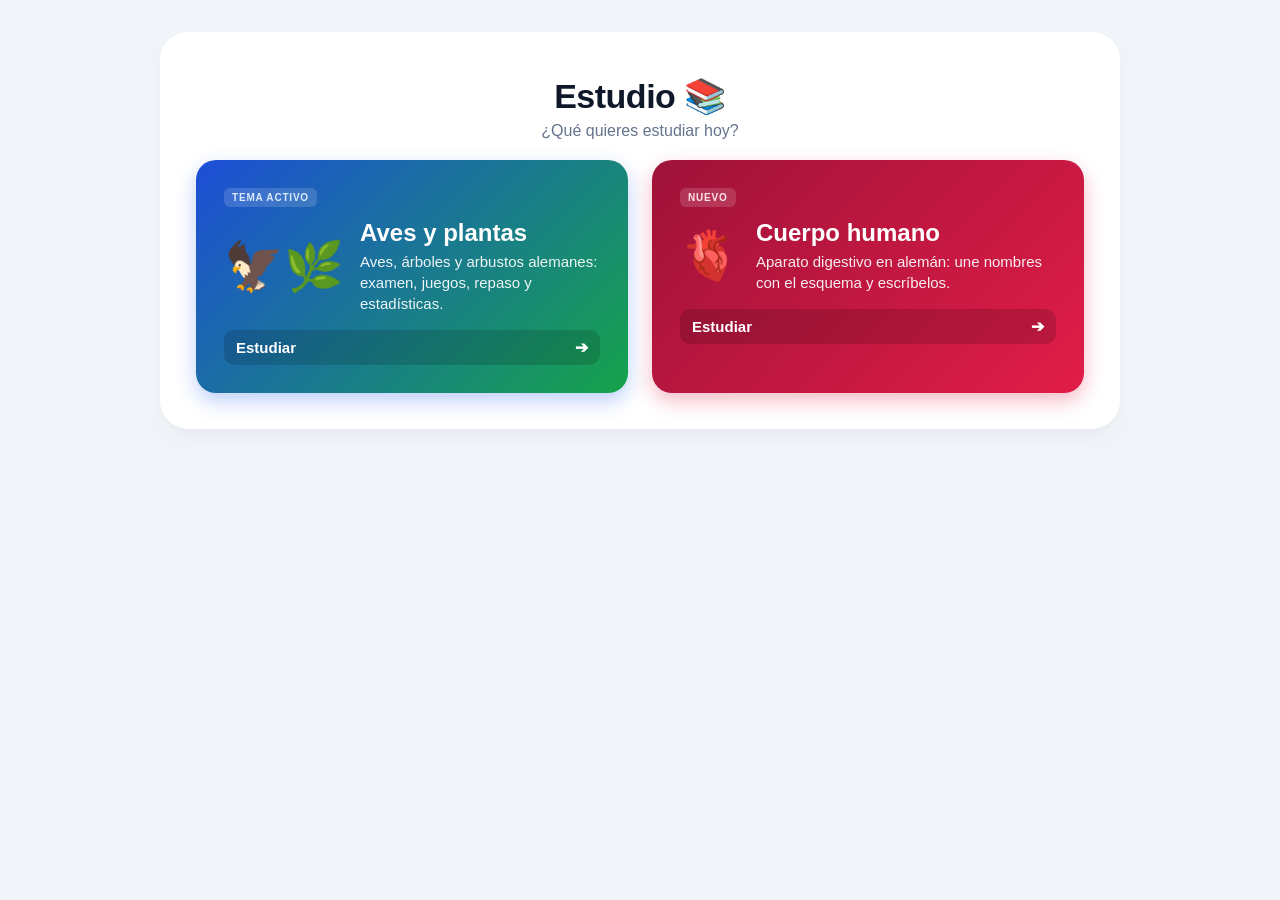
==== commit 604f19db: "Cuerpo humano: aparato digestivo con juegos Unir y Escribir sobre dibujo calcado" ====
--- a/index.html
+++ b/index.html
@@ -33,20 +33,21 @@
         </div>
       </a>
 
-      <!-- TEMA: CUERPO HUMANO (pendiente de contenido) -->
-      <div class="mode-card card-tema-cuerpo disabled">
-        <div class="card-top-tag">PRÓXIMAMENTE</div>
+      <!-- TEMA: CUERPO HUMANO (aparato digestivo) -->
+      <a class="mode-card card-tema-cuerpo" href="cuerpo.html">
+        <div class="card-top-tag">NUEVO</div>
         <div class="card-main-content">
           <div class="card-huge-icon">🫀</div>
           <div class="card-headings">
             <h2>Cuerpo humano</h2>
-            <p>Partes del cuerpo en alemán. Todavía en preparación.</p>
+            <p>Aparato digestivo en alemán: une nombres con el esquema y escríbelos.</p>
           </div>
         </div>
         <div class="card-action-bar">
-          <span>Todavía no disponible</span>
+          <span>Estudiar</span>
+          <span class="action-arrow">➔</span>
         </div>
-      </div>
+      </a>
     </div>
   </div>
 </body>
--- a/styles.css
+++ b/styles.css
@@ -225,8 +225,6 @@
 .mode-card.card-tema-cuerpo {
   background: linear-gradient(135deg, #9f1239 0%, #e11d48 100%);
   box-shadow: 0 8px 20px rgba(225, 29, 72, 0.30);
-  opacity: 0.6;
-  cursor: default;
 }
 .mode-card.card-tema-cuerpo .card-top-tag {
   color: #ffe4e6;
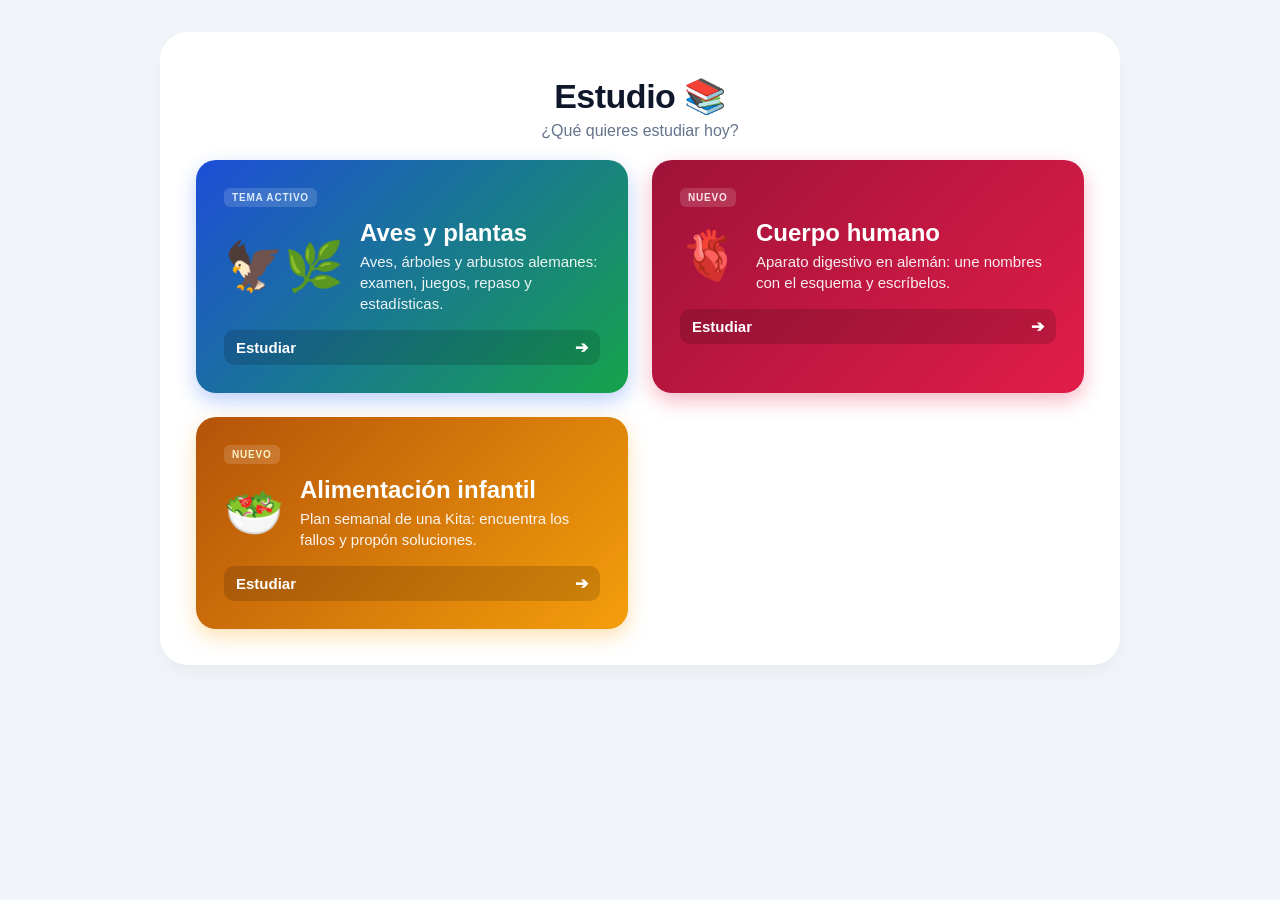
==== commit 93003b08: "Alimentación infantil: plan semanal con platos mixtos, examen de sustitución, pirámide con ejemplos," ====
--- a/index.html
+++ b/index.html
@@ -6,8 +6,8 @@
   <meta name="apple-mobile-web-app-capable" content="yes">
   <meta name="apple-mobile-web-app-title" content="Estudio">
   <title>Estudio</title>
-  <link rel="stylesheet" href="styles.css?v=3">
-  <link rel="stylesheet" href="desktop.css?v=3">
+  <link rel="stylesheet" href="css/styles.css?v=3">
+  <link rel="stylesheet" href="css/desktop.css?v=3">
 </head>
 <body>
   <div class="card">
@@ -48,6 +48,22 @@
           <span class="action-arrow">➔</span>
         </div>
       </a>
+
+      <!-- TEMA: ALIMENTACIÓN INFANTIL -->
+      <a class="mode-card card-tema-comida" href="alimentacion.html">
+        <div class="card-top-tag">NUEVO</div>
+        <div class="card-main-content">
+          <div class="card-huge-icon">🥗</div>
+          <div class="card-headings">
+            <h2>Alimentación infantil</h2>
+            <p>Plan semanal de una Kita: encuentra los fallos y propón soluciones.</p>
+          </div>
+        </div>
+        <div class="card-action-bar">
+          <span>Estudiar</span>
+          <span class="action-arrow">➔</span>
+        </div>
+      </a>
     </div>
   </div>
 </body>
--- a/css/styles.css
+++ b/css/styles.css
@@ -0,0 +1,846 @@
+* { box-sizing: border-box; }
+body { 
+  font-family: -apple-system, BlinkMacSystemFont, "SF Pro Text", "Segoe UI", Roboto, sans-serif; 
+  margin: 0; 
+  padding: 16px 12px; 
+  background: #f1f5f9; 
+  color: #1e293b;
+  -webkit-tap-highlight-color: transparent; 
+}
+
+.card { 
+  background: #ffffff; 
+  padding: 20px; 
+  border-radius: 24px; 
+  box-shadow: 0 10px 25px -5px rgba(0, 0, 0, 0.05), 0 8px 10px -6px rgba(0, 0, 0, 0.01); 
+  max-width: 600px; 
+  margin: 0 auto; 
+}
+
+/* =========================================
+   MENÚ PRINCIPAL (TARJETAS DE COLOR CLICABLES)
+   ========================================= */
+.menu-header {
+  text-align: center;
+  padding: 8px 0 20px 0;
+}
+.menu-header h1 {
+  font-size: 24px;
+  font-weight: 800;
+  margin: 0 0 6px 0;
+  letter-spacing: -0.5px;
+  color: #0f172a;
+}
+.menu-header p {
+  font-size: 14px;
+  color: #64748b;
+  margin: 0;
+}
+
+.menu-options {
+  display: flex;
+  flex-direction: column;
+  gap: 16px;
+}
+
+/* Base de tarjeta clicable */
+.mode-card {
+  border-radius: 20px;
+  padding: 20px;
+  cursor: pointer;
+  transition: all 0.2s cubic-bezier(0.4, 0, 0.2, 1);
+  display: flex;
+  flex-direction: column;
+  gap: 12px;
+  color: #ffffff;
+  position: relative;
+  overflow: hidden;
+}
+
+.mode-card:hover {
+  transform: translateY(-2px);
+}
+
+.mode-card:active {
+  transform: scale(0.97);
+}
+
+/* 1. Tarjeta Test: Azul Profundo */
+.mode-card.card-quiz {
+  background: linear-gradient(135deg, #1d4ed8 0%, #2563eb 100%);
+  box-shadow: 0 8px 20px rgba(37, 99, 235, 0.30);
+}
+.mode-card.card-quiz .card-top-tag {
+  color: #bfdbfe;
+  background: rgba(255, 255, 255, 0.15);
+}
+.mode-card.card-quiz .card-action-bar {
+  background: rgba(0, 0, 0, 0.15);
+}
+
+/* 2. Tarjeta Estudio: Verde Esmeralda */
+.mode-card.card-study {
+  background: linear-gradient(135deg, #15803d 0%, #16a34a 100%);
+  box-shadow: 0 8px 20px rgba(22, 163, 74, 0.30);
+}
+.mode-card.card-study .card-top-tag {
+  color: #bbf7d0;
+  background: rgba(255, 255, 255, 0.15);
+}
+.mode-card.card-study .card-action-bar {
+  background: rgba(0, 0, 0, 0.15);
+}
+
+/* Detalles internos de la tarjeta */
+.card-top-tag {
+  align-self: flex-start;
+  font-size: 10px;
+  font-weight: 800;
+  letter-spacing: 0.8px;
+  padding: 4px 8px;
+  border-radius: 6px;
+}
+
+.card-main-content {
+  display: flex;
+  align-items: center;
+  gap: 16px;
+}
+
+.card-huge-icon {
+  font-size: 38px;
+  line-height: 1;
+  flex-shrink: 0;
+}
+
+.card-headings h2 {
+  font-size: 20px;
+  font-weight: 800;
+  margin: 0 0 4px 0;
+  color: #ffffff;
+}
+
+.card-headings p {
+  font-size: 13px;
+  line-height: 1.4;
+  margin: 0;
+  opacity: 0.92;
+}
+
+.card-action-bar {
+  display: flex;
+  align-items: center;
+  justify-content: space-between;
+  font-size: 13px;
+  font-weight: 700;
+  padding: 8px 12px;
+  border-radius: 10px;
+  margin-top: 4px;
+}
+
+.action-arrow {
+  font-size: 16px;
+  transition: transform 0.2s;
+}
+
+.mode-card:hover .action-arrow {
+  transform: translateX(4px);
+}
+
+.menu-badge-footer {
+  text-align: center;
+  font-size: 12px;
+  font-weight: 600;
+  color: #94a3b8;
+  margin-top: 24px;
+}
+
+/* =========================================
+   BARRA SUPERIOR (HEADER INTERNO)
+   ========================================= */
+.nav-header {
+  display: flex;
+  align-items: center;
+  justify-content: space-between;
+  margin-bottom: 12px;
+}
+
+.btn-back {
+  background: #f1f5f9;
+  border: 1px solid #e2e8f0;
+  color: #334155;
+  padding: 8px 14px;
+  border-radius: 12px;
+  font-size: 13px;
+  font-weight: 700;
+  cursor: pointer;
+  transition: all 0.15s;
+}
+.btn-back:active {
+  transform: scale(0.95);
+  background: #e2e8f0;
+}
+
+.quiz-filter {
+  display: flex;
+  flex-wrap: wrap;
+  gap: 6px;
+  margin: 0 0 12px 0;
+}
+.quiz-filter button {
+  flex: 1 1 auto;
+  padding: 8px 6px;
+  border: 1px solid #e2e8f0;
+  border-radius: 12px;
+  background: #f8fafc;
+  color: #475569;
+  font-size: 13px;
+  font-weight: 700;
+  cursor: pointer;
+}
+.quiz-filter button.active {
+  background: #2563eb;
+  border-color: #2563eb;
+  color: #ffffff;
+}
+
+/* =========================================
+   ESTADÍSTICAS
+   ========================================= */
+/* Tarjetas de tema (pantalla inicial "Estudio") */
+a.mode-card {
+  text-decoration: none;
+}
+.mode-card.card-tema-aves {
+  background: linear-gradient(135deg, #1d4ed8 0%, #16a34a 100%);
+  box-shadow: 0 8px 20px rgba(37, 99, 235, 0.30);
+}
+.mode-card.card-tema-aves .card-top-tag {
+  color: #dbeafe;
+  background: rgba(255, 255, 255, 0.15);
+}
+.mode-card.card-tema-aves .card-action-bar {
+  background: rgba(0, 0, 0, 0.15);
+}
+.mode-card.card-tema-cuerpo {
+  background: linear-gradient(135deg, #9f1239 0%, #e11d48 100%);
+  box-shadow: 0 8px 20px rgba(225, 29, 72, 0.30);
+}
+.mode-card.card-tema-cuerpo .card-top-tag {
+  color: #ffe4e6;
+  background: rgba(255, 255, 255, 0.15);
+}
+.mode-card.card-tema-cuerpo .card-action-bar {
+  background: rgba(0, 0, 0, 0.15);
+}
+.mode-card.card-tema-comida {
+  background: linear-gradient(135deg, #b45309 0%, #f59e0b 100%);
+  box-shadow: 0 8px 20px rgba(245, 158, 11, 0.30);
+}
+.mode-card.card-tema-comida .card-top-tag {
+  color: #fef3c7;
+  background: rgba(255, 255, 255, 0.15);
+}
+.mode-card.card-tema-comida .card-action-bar {
+  background: rgba(0, 0, 0, 0.15);
+}
+
+.mode-card.card-exam5 {
+  background: linear-gradient(135deg, #c2410c 0%, #f97316 100%);
+  box-shadow: 0 8px 20px rgba(249, 115, 22, 0.30);
+}
+.mode-card.card-exam5 .card-top-tag {
+  color: #ffedd5;
+  background: rgba(255, 255, 255, 0.15);
+}
+.mode-card.card-exam5 .card-action-bar {
+  background: rgba(0, 0, 0, 0.15);
+}
+.mode-card.card-stats {
+  background: linear-gradient(135deg, #0f766e 0%, #14b8a6 100%);
+  box-shadow: 0 8px 20px rgba(20, 184, 166, 0.30);
+}
+.mode-card.card-stats .card-top-tag {
+  color: #ccfbf1;
+  background: rgba(255, 255, 255, 0.15);
+}
+.mode-card.card-stats .card-action-bar {
+  background: rgba(0, 0, 0, 0.15);
+}
+.stat-cards {
+  display: grid;
+  grid-template-columns: repeat(2, 1fr);
+  gap: 10px;
+  margin-bottom: 14px;
+}
+.stat-card {
+  background: #ffffff;
+  border: 1px solid #e2e8f0;
+  border-radius: 14px;
+  padding: 12px;
+  text-align: center;
+}
+.stat-card strong {
+  display: block;
+  font-size: 22px;
+  color: #0f172a;
+}
+.stat-card span {
+  font-size: 12px;
+  font-weight: 700;
+  color: #64748b;
+}
+.stats-section {
+  background: #ffffff;
+  border: 1px solid #e2e8f0;
+  border-radius: 16px;
+  padding: 14px;
+  margin-bottom: 14px;
+}
+.stats-section h3 {
+  margin: 0 0 10px 0;
+  font-size: 15px;
+  color: #0f172a;
+}
+.stats-empty {
+  text-align: center;
+  font-size: 14px;
+  color: #64748b;
+  padding: 16px;
+}
+.bar-row {
+  display: flex;
+  align-items: center;
+  gap: 8px;
+  margin-bottom: 6px;
+  font-size: 13px;
+}
+.bar-label {
+  flex: 0 0 120px;
+  color: #334155;
+  font-weight: 600;
+  overflow: hidden;
+  text-overflow: ellipsis;
+  white-space: nowrap;
+}
+.bar-track {
+  flex: 1;
+  height: 12px;
+  background: #e2e8f0;
+  border-radius: 6px;
+  overflow: hidden;
+}
+.bar-fill {
+  height: 100%;
+  border-radius: 6px;
+}
+.bar-fill.good { background: #16a34a; }
+.bar-fill.warn { background: #d97706; }
+.bar-fill.bad { background: #dc2626; }
+.bar-value {
+  flex: 0 0 110px;
+  text-align: right;
+  font-size: 12px;
+  font-weight: 700;
+  color: #475569;
+}
+.days-chart {
+  display: flex;
+  align-items: flex-end;
+  gap: 4px;
+  height: 120px;
+}
+.day-col {
+  flex: 1;
+  height: 100%;
+  display: flex;
+  flex-direction: column;
+  justify-content: flex-end;
+  align-items: center;
+}
+.day-bar {
+  width: 100%;
+  background: #3b82f6;
+  border-radius: 6px 6px 0 0;
+}
+.day-label {
+  font-size: 10px;
+  color: #64748b;
+  margin-top: 4px;
+}
+
+/* =========================================
+   JUEGOS (unir y ¿Quién es?)
+   ========================================= */
+.mode-card.card-game {
+  background: linear-gradient(135deg, #7c3aed 0%, #8b5cf6 100%);
+  box-shadow: 0 8px 20px rgba(124, 58, 237, 0.30);
+}
+.mode-card.card-game .card-top-tag {
+  color: #ddd6fe;
+  background: rgba(255, 255, 255, 0.15);
+}
+.mode-card.card-game .card-action-bar {
+  background: rgba(0, 0, 0, 0.15);
+}
+.game-tabs {
+  display: flex;
+  gap: 8px;
+  margin-bottom: 10px;
+}
+.game-tabs button {
+  flex: 1;
+  padding: 10px;
+  border: 1px solid #e2e8f0;
+  border-radius: 12px;
+  background: #f8fafc;
+  color: #475569;
+  font-size: 14px;
+  font-weight: 700;
+  cursor: pointer;
+}
+.game-tabs button.active {
+  background: #0f172a;
+  border-color: #0f172a;
+  color: #ffffff;
+}
+.game-status {
+  font-size: 13px;
+  font-weight: 700;
+  color: #64748b;
+  margin: 10px 0;
+  text-align: center;
+}
+/* Móvil: fotos y nombres uno debajo de otro, a todo el ancho */
+.match-grid {
+  display: grid;
+  grid-template-columns: 1fr;
+  gap: 12px;
+  align-items: start;
+}
+.match-col.match-names {
+  display: grid;
+  grid-template-columns: 1fr 1fr;
+  gap: 8px;
+}
+.match-col {
+  display: flex;
+  flex-direction: column;
+  gap: 8px;
+}
+/* Fotos en cuadrícula de 2 columnas x 3 filas (ronda de 6 parejas) */
+.match-col.match-photos {
+  display: grid;
+  grid-template-columns: repeat(2, 1fr);
+  gap: 8px;
+}
+.match-card {
+  display: flex;
+  flex-direction: column;
+  gap: 4px;
+  padding: 6px;
+  border: 2px solid #e2e8f0;
+  border-radius: 14px;
+  background: #ffffff;
+  text-align: left;
+  cursor: pointer;
+  transition: border-color 0.15s, background 0.15s;
+}
+.match-card img {
+  width: 100%;
+  height: auto;
+  aspect-ratio: 1 / 1;
+  object-fit: cover;
+  border-radius: 10px;
+  display: block;
+}
+.match-card.match-name {
+  justify-content: center;
+  min-height: 56px;
+  padding: 10px;
+}
+.match-card.selected {
+  border-color: #2563eb;
+  box-shadow: 0 0 0 3px rgba(37, 99, 235, 0.2);
+}
+.match-card.wrong {
+  border-color: #dc2626;
+  background: #fef2f2;
+}
+.match-card.done {
+  border-color: #16a34a;
+  background: #f0fdf4;
+  opacity: 0.6;
+}
+.match-card:disabled {
+  cursor: default;
+}
+.game-result {
+  text-align: center;
+  font-size: 16px;
+  font-weight: 800;
+  color: #15803d;
+  margin: 16px 0 10px;
+}
+.who-clue {
+  background: #eff6ff;
+  border-radius: 14px;
+  padding: 12px;
+  font-size: 15px;
+  line-height: 1.4;
+  color: #1e3a8a;
+  margin: 8px 0 12px;
+}
+.who-options {
+  display: flex;
+  flex-direction: column;
+  gap: 8px;
+}
+.who-option {
+  padding: 12px;
+  border: 2px solid #e2e8f0;
+  border-radius: 14px;
+  background: #ffffff;
+  text-align: left;
+  cursor: pointer;
+}
+.who-option:disabled {
+  cursor: default;
+}
+.who-option.correct {
+  border-color: #16a34a;
+  background: #f0fdf4;
+}
+.who-option.wrong {
+  border-color: #dc2626;
+  background: #fef2f2;
+}
+.who-feedback {
+  margin: 12px 0 6px;
+  text-align: center;
+  font-weight: bold;
+}
+.who-photo {
+  display: block;
+  width: 100%;
+  max-width: 260px;
+  aspect-ratio: 1 / 1;
+  object-fit: cover;
+  border-radius: 14px;
+  margin: 0 auto 10px;
+}
+.who-source {
+  text-align: center;
+  margin-bottom: 10px;
+}
+.who-photos-pair {
+  display: grid;
+  grid-template-columns: 1fr 1fr;
+  gap: 10px;
+  margin-bottom: 10px;
+}
+.who-photo-card {
+  text-align: center;
+  margin-bottom: 10px;
+}
+.who-photo-label {
+  font-size: 13px;
+  font-weight: 700;
+  color: #334155;
+  margin-bottom: 6px;
+}
+.who-photo-actions {
+  text-align: center;
+  margin-top: 6px;
+}
+.who-photo-loading {
+  text-align: center;
+  font-size: 13px;
+  color: #64748b;
+  margin: 8px 0 12px;
+}
+.who-mnemo {
+  font-size: 13px;
+  color: #64748b;
+  margin-bottom: 12px;
+}
+
+.session-stat {
+  font-size: 13px;
+  font-weight: 700;
+  color: #64748b;
+}
+
+/* =========================================
+   PANTALLA DE TEST
+   ========================================= */
+.progress-bar-bg { 
+  width: 100%; 
+  height: 6px; 
+  background: #e2e8f0; 
+  border-radius: 99px; 
+  overflow: hidden; 
+  margin-bottom: 16px; 
+}
+.progress-bar-fill { 
+  height: 100%; 
+  background: #2563eb; 
+  width: 0%; 
+  transition: width 0.3s ease; 
+}
+
+.type-pill { 
+  display: inline-block; 
+  padding: 5px 12px; 
+  border-radius: 99px; 
+  font-size: 12px; 
+  font-weight: 700; 
+  margin-bottom: 8px; 
+}
+
+.img-box { 
+  height: 280px; 
+  display: flex; 
+  align-items: center; 
+  justify-content: center; 
+  background: #f8fafc; 
+  border: 1px solid #e2e8f0;
+  border-radius: 16px; 
+  overflow: hidden; 
+  margin-bottom: 8px; 
+}
+img.quiz-img { 
+  max-width: 100%; 
+  max-height: 280px; 
+  object-fit: contain; 
+}
+.photo-counter { 
+  font-size: 12px; 
+  color: #94a3b8; 
+  margin-bottom: 14px; 
+  min-height: 16px; 
+  text-align: center; 
+}
+
+.input-container { 
+  display: flex; 
+  gap: 8px; 
+  margin-bottom: 12px; 
+}
+.input-text { 
+  flex: 1; 
+  font-size: 16px; 
+  padding: 14px 16px; 
+  border: 2px solid #e2e8f0; 
+  border-radius: 14px; 
+  outline: none; 
+  background: #f8fafc;
+  transition: border-color 0.2s;
+}
+.input-text:focus { 
+  border-color: #2563eb; 
+  background: #ffffff;
+}
+
+.btn-primary { 
+  font-size: 15px; 
+  font-weight: 700;
+  padding: 14px 20px; 
+  background: #2563eb; 
+  color: white; 
+  border: none; 
+  border-radius: 14px; 
+  cursor: pointer; 
+  box-shadow: 0 4px 12px rgba(37, 99, 235, 0.25);
+  transition: all 0.15s ease;
+}
+.btn-primary:active {
+  transform: scale(0.96);
+  background: #1d4ed8;
+}
+
+.btn-secondary {
+  font-size: 14px;
+  font-weight: 600;
+  padding: 12px 16px;
+  background: #f8fafc;
+  color: #334155;
+  border: 1px solid #cbd5e1;
+  border-radius: 14px;
+  cursor: pointer;
+  transition: all 0.15s;
+}
+.btn-secondary:active {
+  background: #e2e8f0;
+  transform: scale(0.96);
+}
+
+.btn-action-row { 
+  display: flex; 
+  gap: 10px; 
+  margin-top: 14px; 
+}
+.btn-action-row button { 
+  flex: 1; 
+}
+
+#feedback { 
+  margin-top: 10px; 
+  font-size: 16px; 
+  min-height: 24px; 
+  text-align: center; 
+}
+.hint-box { 
+  font-size: 13px; 
+  color: #334155; 
+  margin-top: 12px; 
+  background: #f8fafc; 
+  padding: 14px; 
+  border-radius: 14px; 
+  border-left: 4px solid #2563eb; 
+  display: none; 
+  line-height: 1.4;
+}
+
+/* =========================================
+   PANTALLA DE REPASO COMPARATIVO
+   ========================================= */
+.study-group { 
+  margin-bottom: 22px; 
+  background: #ffffff; 
+  border: 1px solid #e2e8f0; 
+  border-radius: 16px; 
+  padding: 14px; 
+  box-shadow: 0 2px 6px rgba(0,0,0,0.02);
+}
+.group-title { 
+  font-size: 15px; 
+  font-weight: 800; 
+  color: #0f172a; 
+  margin: 0 0 12px 0; 
+  display: flex; 
+  align-items: center; 
+  justify-content: space-between; 
+}
+.study-toolbar {
+  display: flex;
+  gap: 8px;
+  margin: 0 0 14px 0;
+}
+.study-group > summary {
+  list-style: none;
+  cursor: pointer;
+}
+.study-group > summary::-webkit-details-marker {
+  display: none;
+}
+.study-group:not([open]) > summary {
+  margin-bottom: 0;
+}
+.group-meta {
+  display: flex;
+  align-items: center;
+  gap: 8px;
+  font-size: 12px;
+  color: #64748b;
+  font-weight: normal;
+}
+.group-chevron {
+  display: inline-block;
+  font-size: 14px;
+  transition: transform 0.2s;
+}
+.study-group[open] .group-chevron {
+  transform: rotate(180deg);
+}
+.table-container {
+  overflow-x: auto;
+  -webkit-overflow-scrolling: touch; 
+}
+table.comp-table { 
+  width: 100%; 
+  border-collapse: collapse; 
+  font-size: 13px; 
+}
+table.comp-table th { 
+  background: #f8fafc; 
+  padding: 8px 10px; 
+  font-weight: 700; 
+  color: #475569; 
+  border-bottom: 2px solid #e2e8f0; 
+  text-align: left;
+}
+table.comp-table td { 
+  padding: 10px; 
+  border-bottom: 1px solid #f1f5f9; 
+  vertical-align: middle; 
+}
+
+.img-thumb-container { 
+  position: relative; 
+  width: 68px; 
+  height: 68px; 
+  cursor: pointer; 
+  border-radius: 12px; 
+  overflow: hidden; 
+  background: #e2e8f0; 
+  flex-shrink: 0; 
+}
+.cell-img { 
+  width: 100%; 
+  height: 100%; 
+  object-fit: cover; 
+  display: block; 
+}
+.zoom-hint { 
+  position: absolute; 
+  right: 3px; 
+  bottom: 3px; 
+  background: rgba(0,0,0,0.5); 
+  color: white; 
+  border-radius: 6px; 
+  font-size: 10px; 
+  padding: 2px 4px; 
+  pointer-events: none; 
+}
+
+.species-de { font-weight: 800; color: #0f172a; font-size: 14px; }
+.species-es { color: #64748b; font-size: 12px; }
+.diff-trait { color: #0369a1; font-weight: 600; line-height: 1.35; }
+
+/* MODAL LIGHTBOX */
+.modal { 
+  display: none; 
+  position: fixed; 
+  z-index: 9999; 
+  left: 0; 
+  top: 0; 
+  width: 100%; 
+  height: 100%; 
+  background: rgba(15, 23, 42, 0.92); 
+  flex-direction: column; 
+  align-items: center; 
+  justify-content: center; 
+  padding: 20px; 
+}
+.modal-content { 
+  max-width: 95%; 
+  max-height: 75vh; 
+  border-radius: 16px; 
+  object-fit: contain; 
+}
+.modal-caption { 
+  color: white; 
+  margin-top: 14px; 
+  font-size: 15px; 
+  font-weight: 600; 
+  text-align: center; 
+}
+.modal-close { 
+  position: absolute; 
+  top: 16px; 
+  right: 20px; 
+  color: white; 
+  font-size: 32px; 
+  cursor: pointer; 
+}
--- a/css/desktop.css
+++ b/css/desktop.css
@@ -0,0 +1,225 @@
+/* =========================================
+   AJUSTES PARA ORDENADOR Y TABLETS GRANDES
+   (los estilos base de styles.css siguen siendo para móvil)
+   ========================================= */
+/* Selector de sección en el modo repaso */
+#studyChooser {
+  display: flex;
+  flex-direction: column;
+  gap: 14px;
+  margin-top: 8px;
+}
+.study-choice {
+  display: flex;
+  align-items: center;
+  gap: 16px;
+  width: 100%;
+  padding: 20px;
+  border: none;
+  border-radius: 20px;
+  color: #ffffff;
+  text-align: left;
+  cursor: pointer;
+  transition: transform 0.15s ease;
+  box-shadow: 0 8px 20px rgba(15, 23, 42, 0.15);
+}
+.study-choice:active {
+  transform: scale(0.98);
+}
+.study-choice.choice-bird {
+  background: linear-gradient(135deg, #1d4ed8 0%, #2563eb 100%);
+}
+.study-choice.choice-match {
+  background: linear-gradient(135deg, #7c3aed 0%, #8b5cf6 100%);
+}
+.study-choice.choice-who {
+  background: linear-gradient(135deg, #c2410c 0%, #f97316 100%);
+}
+.study-choice.choice-plant {
+  background: linear-gradient(135deg, #15803d 0%, #16a34a 100%);
+}
+.choice-icon {
+  font-size: 36px;
+  line-height: 1;
+  flex-shrink: 0;
+}
+.choice-text {
+  display: flex;
+  flex-direction: column;
+  flex: 1;
+}
+.choice-text strong {
+  font-size: 18px;
+  font-weight: 800;
+}
+.choice-text small {
+  font-size: 13px;
+  opacity: 0.9;
+  margin-top: 2px;
+}
+.choice-arrow {
+  font-size: 18px;
+  font-weight: 700;
+}
+.study-back {
+  margin-bottom: 14px;
+}
+
+/* Títulos de sección en el modo repaso (Aves / Árboles y arbustos) */
+.study-section-title {
+  font-size: 18px;
+  font-weight: 800;
+  color: #0f172a;
+  margin: 20px 0 12px 0;
+  padding-bottom: 6px;
+  border-bottom: 2px solid #e2e8f0;
+}
+.study-section-title:first-of-type {
+  margin-top: 0;
+}
+
+@media (min-width: 768px) {
+  .study-section-title {
+    font-size: 22px;
+    margin: 28px 0 14px 0;
+  }
+
+  body {
+    padding: 32px 24px;
+  }
+
+  .card {
+    max-width: 960px;
+    padding: 36px;
+    border-radius: 28px;
+  }
+
+  /* MENÚ PRINCIPAL */
+  .menu-header h1 {
+    font-size: 34px;
+  }
+  .menu-header p {
+    font-size: 16px;
+  }
+  .menu-options {
+    display: grid;
+    grid-template-columns: repeat(2, 1fr);
+    gap: 24px;
+  }
+  .mode-card {
+    flex: 1;
+    padding: 28px;
+  }
+  .card-headings h2 {
+    font-size: 24px;
+  }
+  .card-headings p {
+    font-size: 15px;
+  }
+  .card-huge-icon {
+    font-size: 48px;
+  }
+  .card-action-bar {
+    font-size: 15px;
+  }
+  .menu-badge-footer {
+    font-size: 13px;
+  }
+
+  /* BARRAS Y CABECERAS */
+  .nav-header {
+    margin-bottom: 18px;
+  }
+  .session-stat {
+    font-size: 15px;
+  }
+  .btn-back {
+    font-size: 15px;
+    padding: 10px 18px;
+  }
+
+  /* MODO EXAMEN */
+  .img-box {
+    height: 460px;
+    margin-bottom: 12px;
+  }
+  img.quiz-img {
+    max-height: 440px;
+  }
+  .input-text {
+    font-size: 18px;
+    padding: 16px 20px;
+  }
+  .btn-primary {
+    font-size: 16px;
+    padding: 16px 28px;
+  }
+  .btn-secondary {
+    font-size: 15px;
+    padding: 14px 20px;
+  }
+  #feedback {
+    font-size: 18px;
+  }
+  .hint-box {
+    font-size: 15px;
+    padding: 18px;
+  }
+  .type-pill {
+    font-size: 13px;
+  }
+
+  /* MODO REPASO */
+  .study-group {
+    padding: 20px;
+    margin-bottom: 26px;
+  }
+  .group-title {
+    font-size: 17px;
+    margin-bottom: 16px;
+  }
+  table.comp-table {
+    font-size: 15px;
+  }
+  table.comp-table th {
+    font-size: 14px;
+    padding: 10px 14px;
+  }
+  table.comp-table td {
+    padding: 14px;
+  }
+  .img-thumb-container {
+    width: 110px;
+    height: 110px;
+  }
+  .species-de {
+    font-size: 17px;
+  }
+  .species-es {
+    font-size: 14px;
+  }
+  .diff-trait {
+    font-size: 15px;
+  }
+  .study-group td div[style*="font-size: 11px"],
+  .study-group td div[style*="font-size:11px"] {
+    font-size: 13px !important;
+  }
+
+  /* JUEGO DE UNIR: fotos a la izquierda y nombres a la derecha */
+  .match-grid {
+    grid-template-columns: 3fr 2fr;
+  }
+  .match-col.match-names {
+    display: flex;
+    flex-direction: column;
+  }
+
+  /* LIGHTBOX */
+  .modal-content {
+    max-height: 80vh;
+  }
+  .modal-caption {
+    font-size: 17px;
+  }
+}
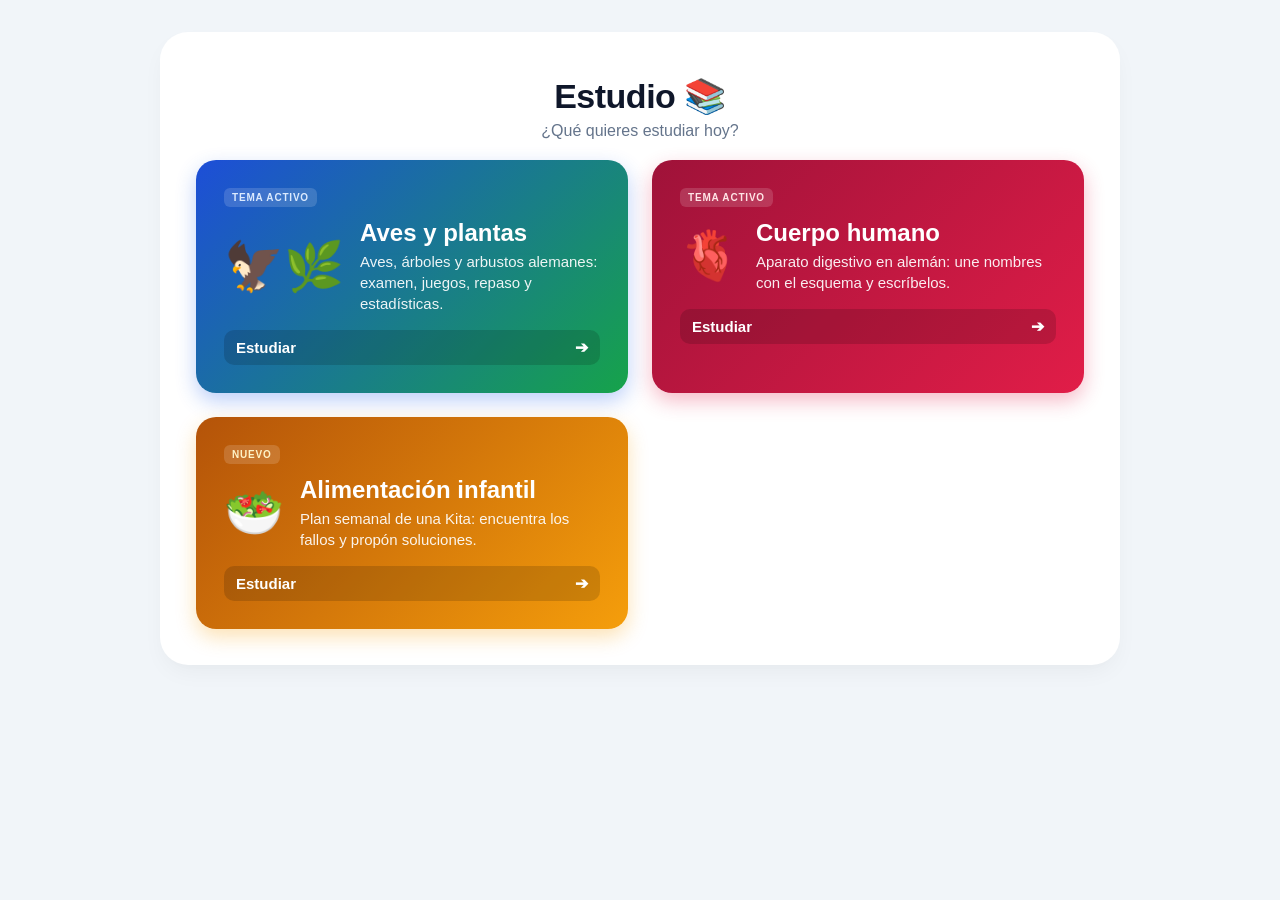
==== commit 64179069: "Marcar tema del cuerpo humano como "TEMA ACTIVO" en la pantalla de inicio" ====
--- a/index.html
+++ b/index.html
@@ -35,7 +35,7 @@
 
       <!-- TEMA: CUERPO HUMANO (aparato digestivo) -->
       <a class="mode-card card-tema-cuerpo" href="cuerpo.html">
-        <div class="card-top-tag">NUEVO</div>
+        <div class="card-top-tag">TEMA ACTIVO</div>
         <div class="card-main-content">
           <div class="card-huge-icon">🫀</div>
           <div class="card-headings">
